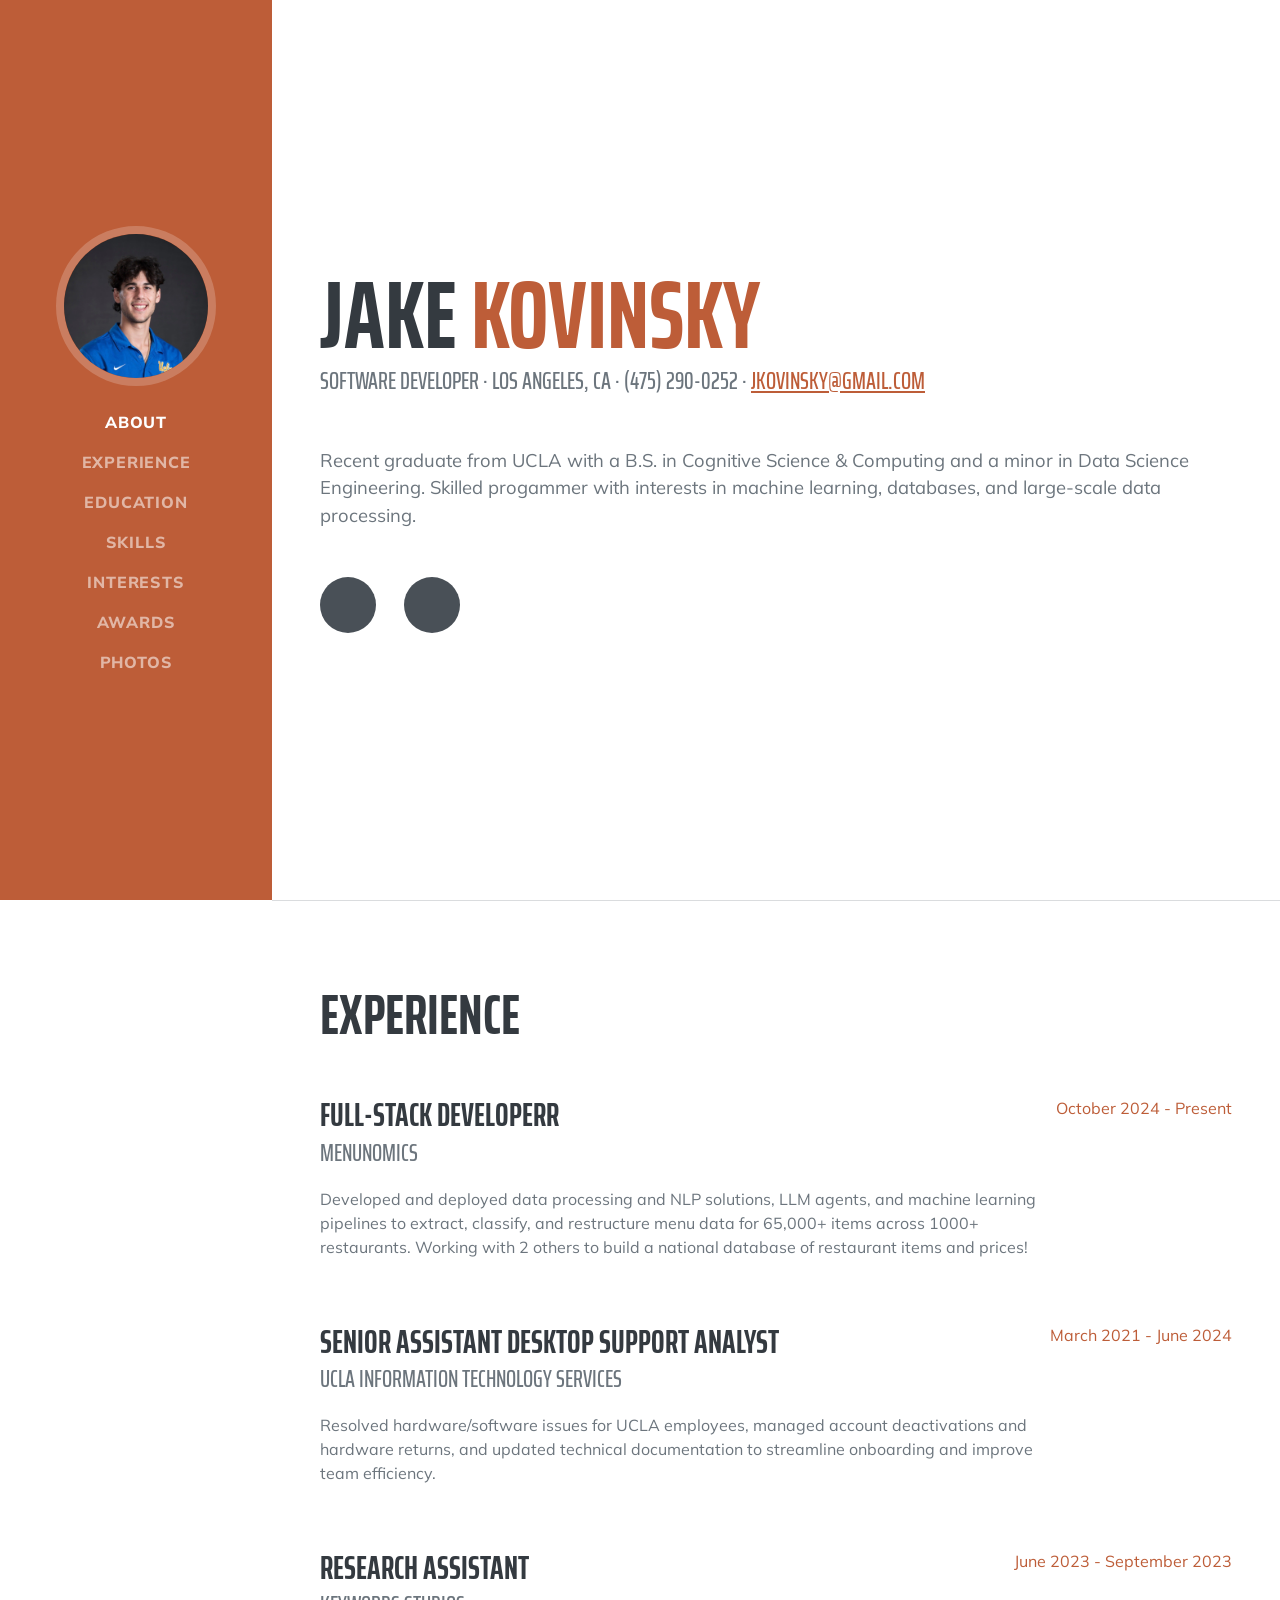
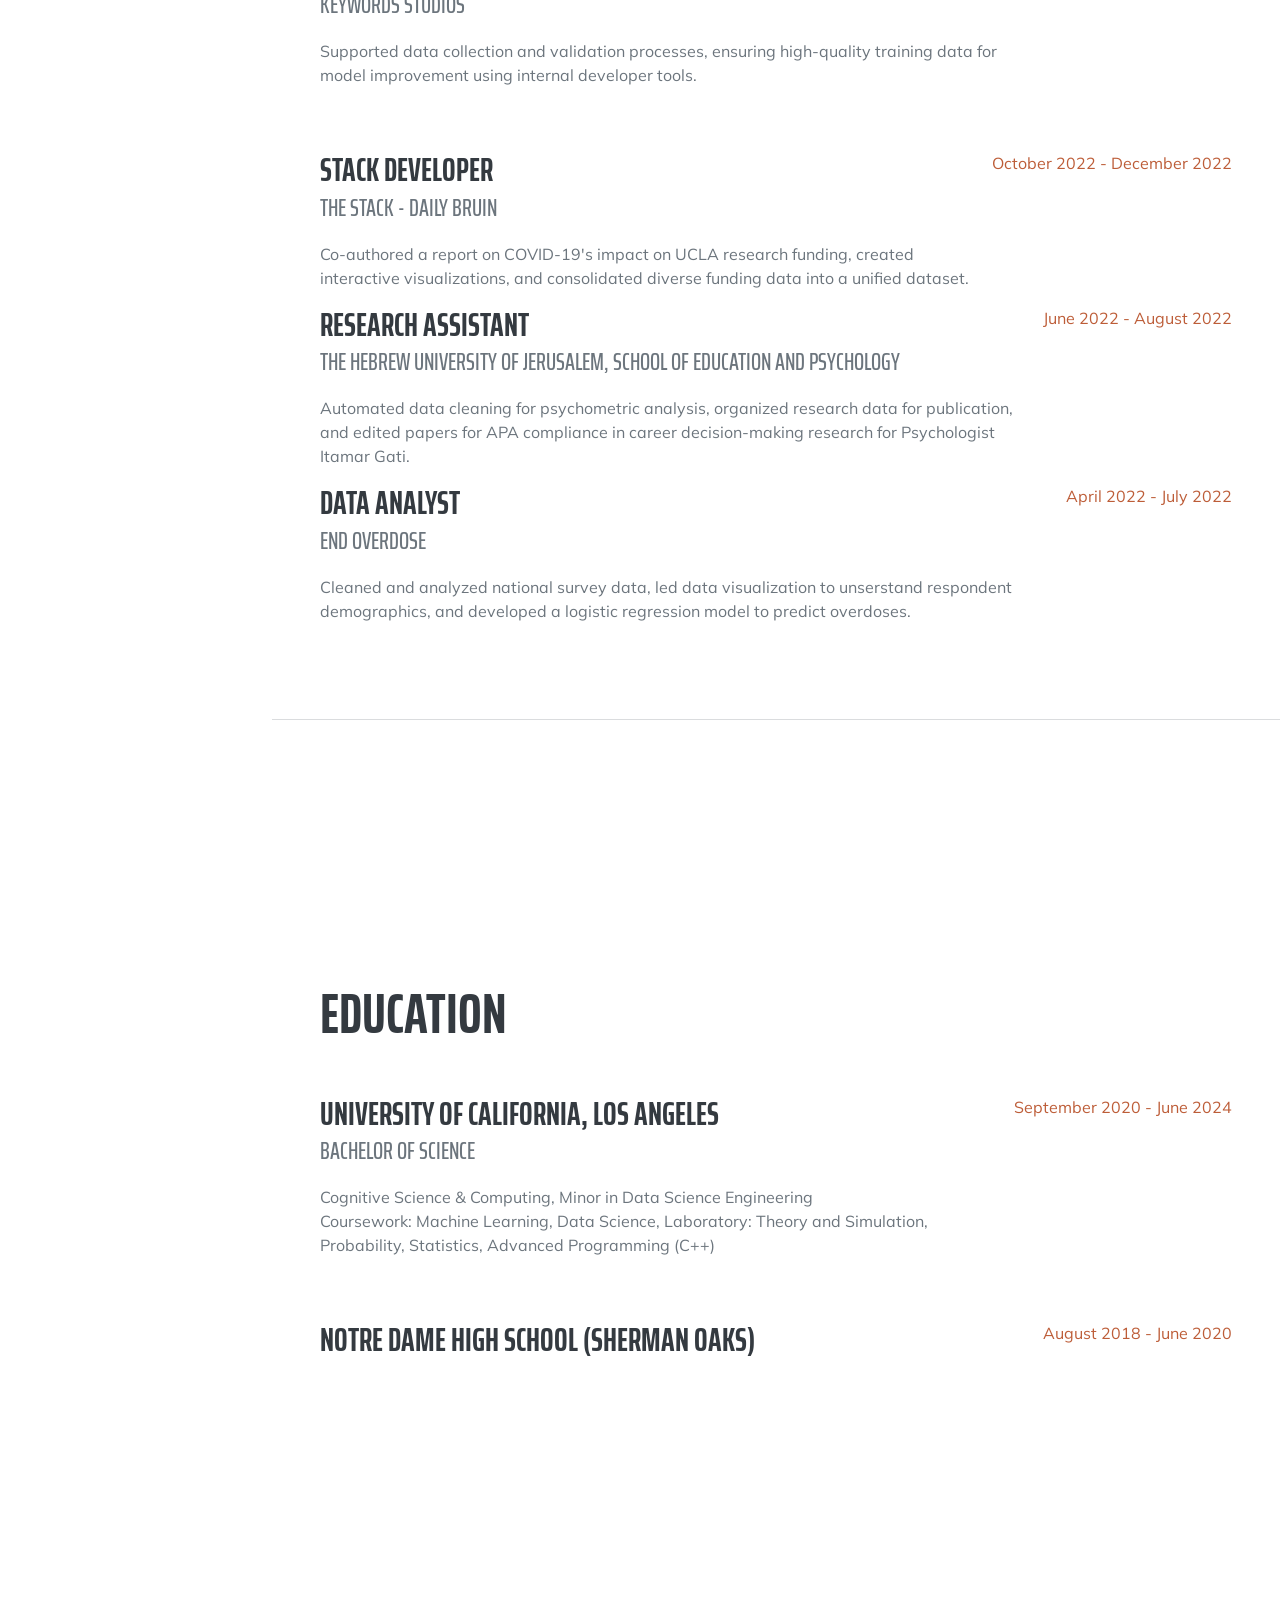
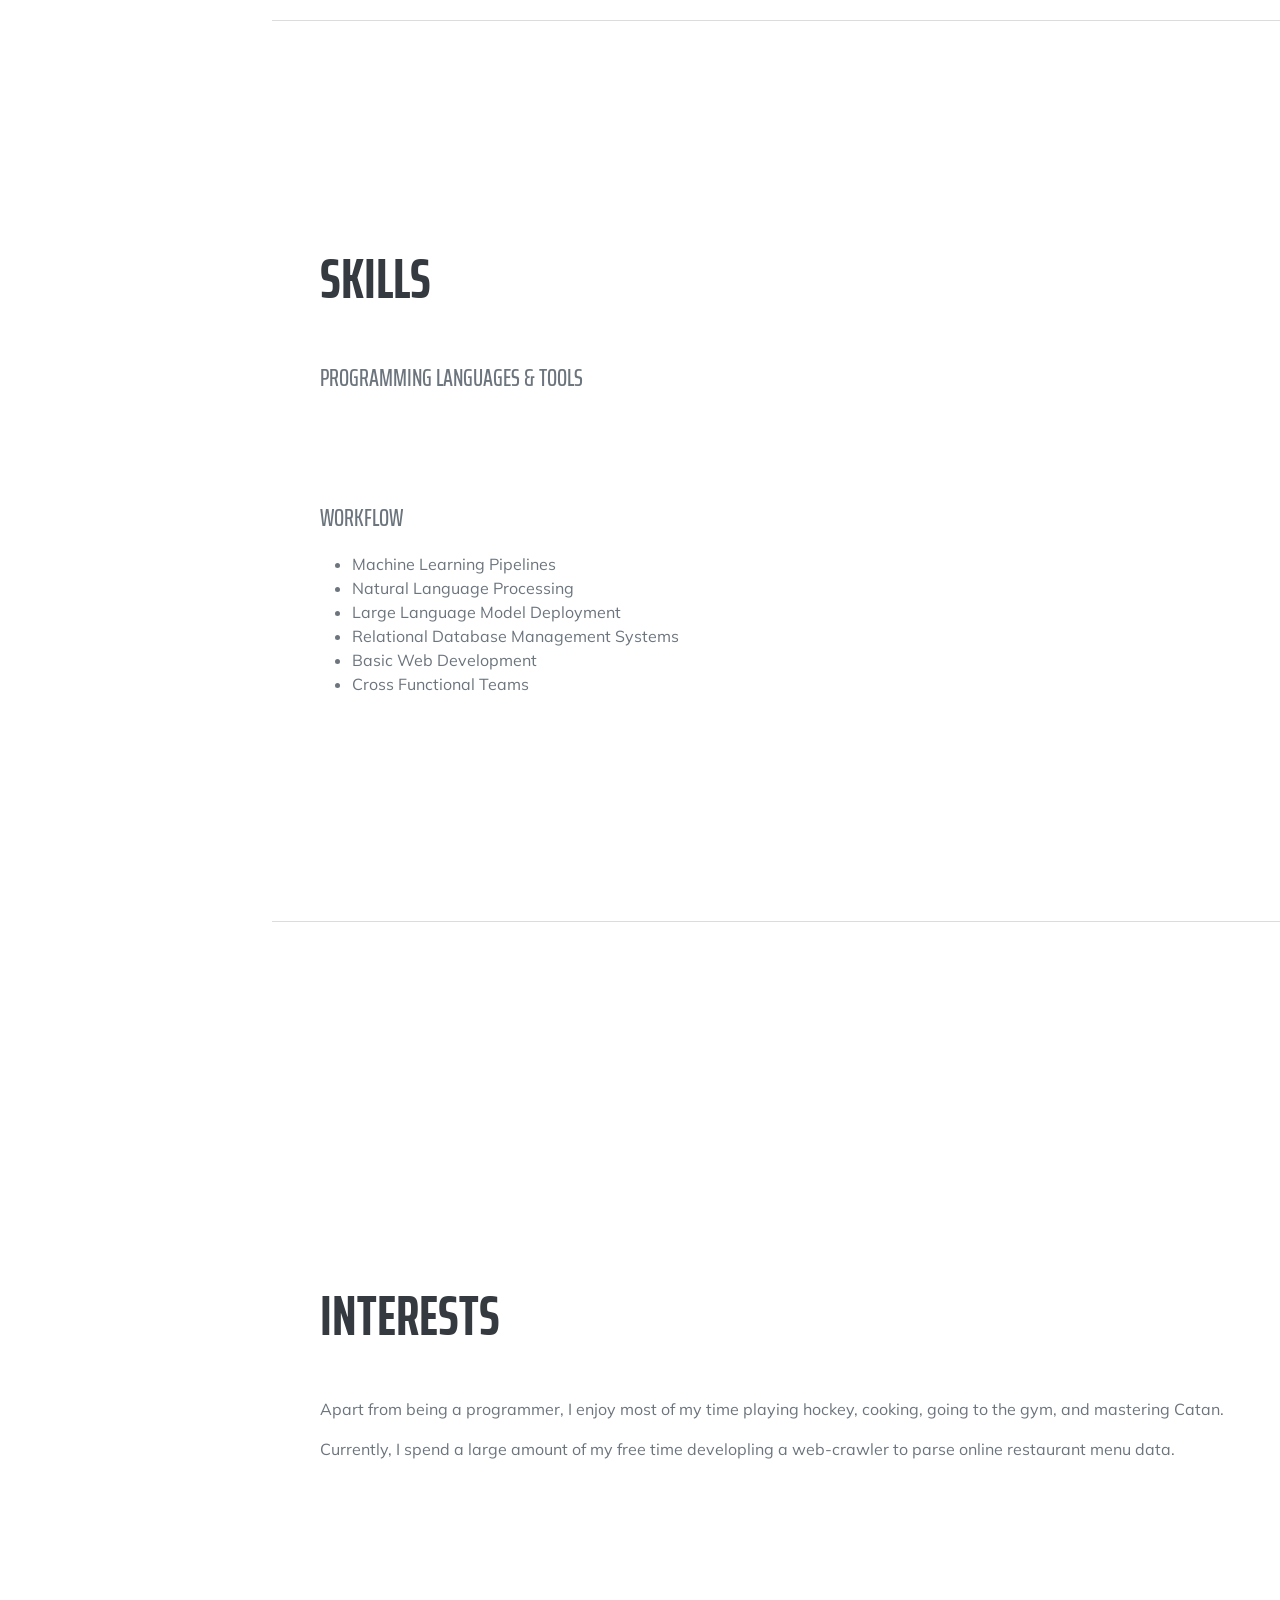
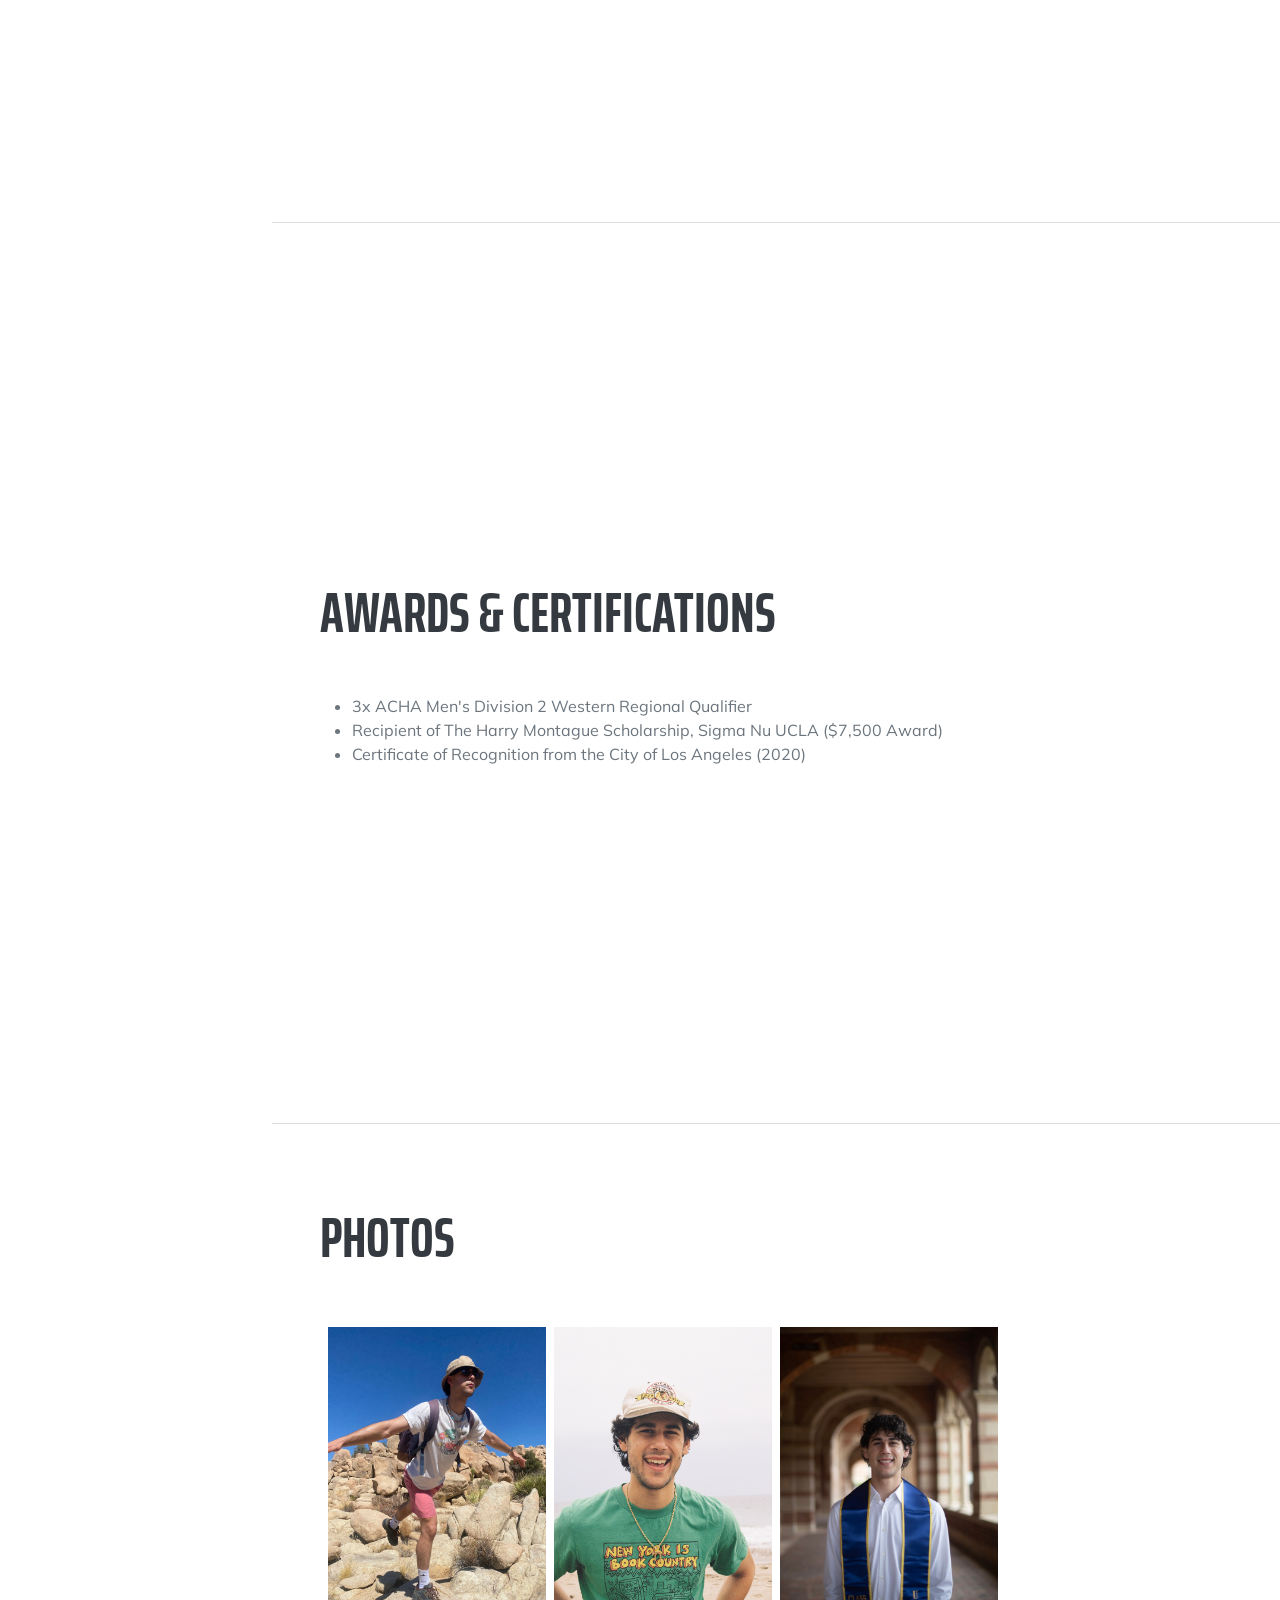
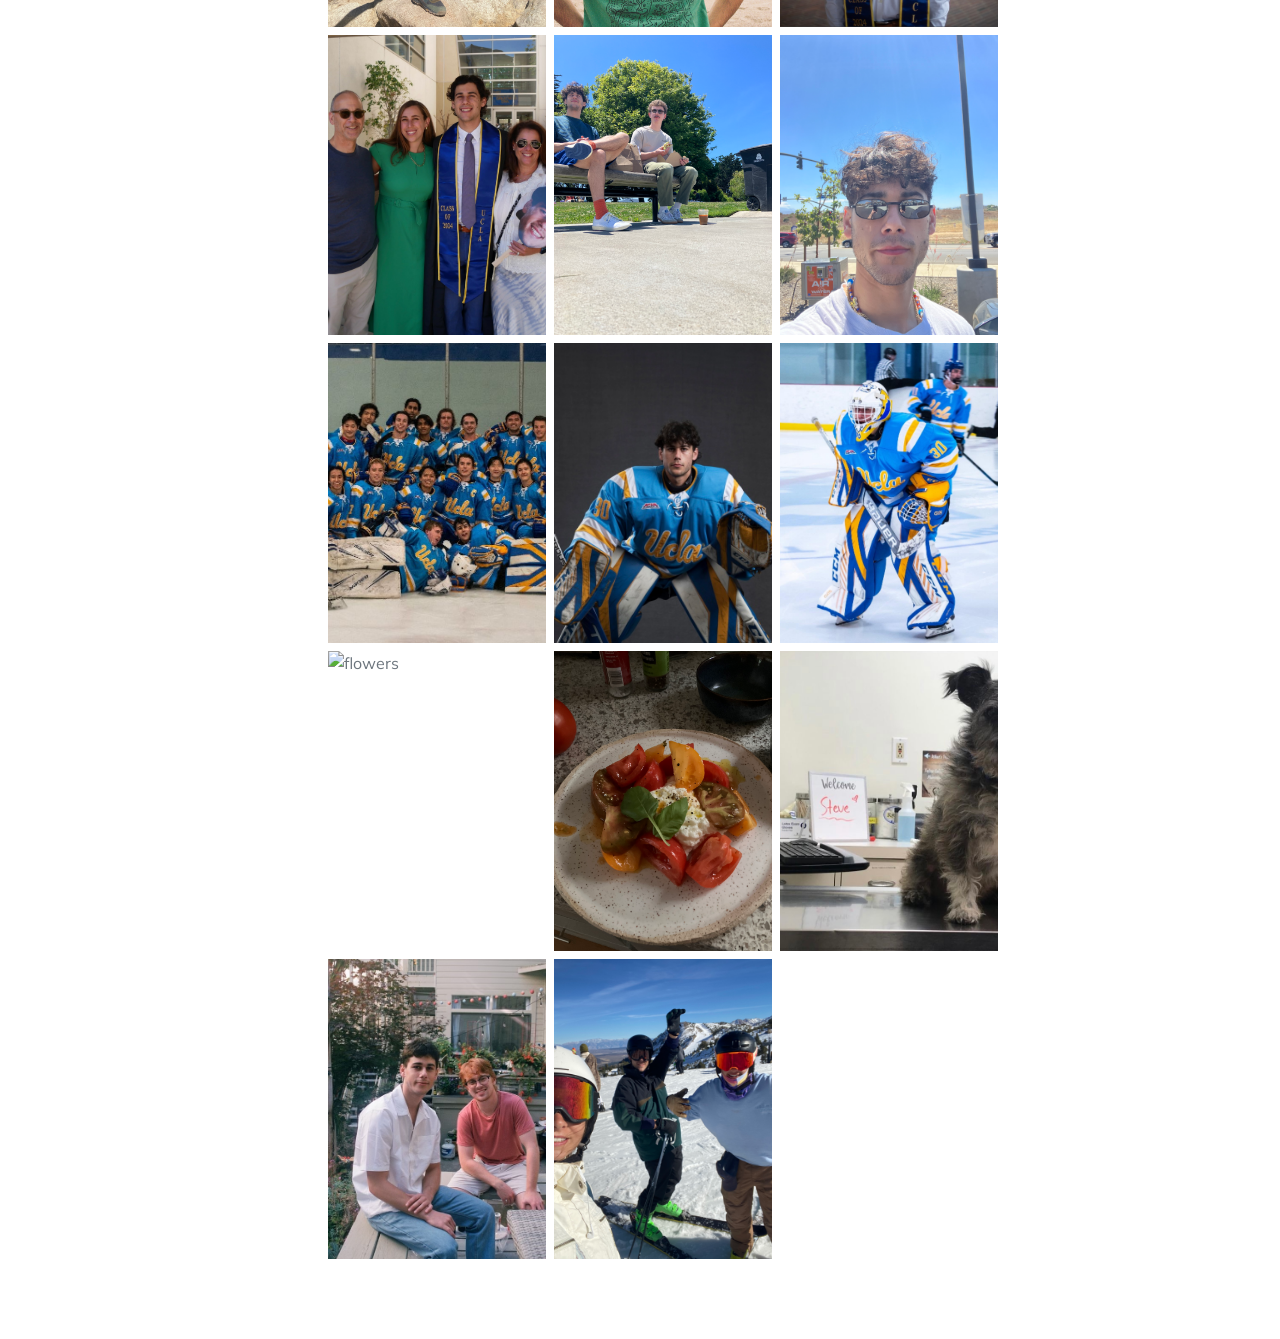
==== index.htm @ d6755eb2 "updated photos" ====
<!DOCTYPE html>
<html lang="en">
    <head>
        <meta charset="utf-8" />
        <meta name="viewport" content="width=device-width, initial-scale=1, shrink-to-fit=no" />
        <meta name="description" content="" />
        <meta name="author" content="" />
        <title>Resume - Jake Kovinsky</title>
        <link rel="icon" type="image/x-icon" href="assets/img/favicon.ico" />
        <!-- Font Awesome icons (free version)-->
        <script src="https://use.fontawesome.com/releases/v6.3.0/js/all.js" crossorigin="anonymous"></script>
        <!-- Google fonts-->
        <link href="https://fonts.googleapis.com/css?family=Saira+Extra+Condensed:500,700" rel="stylesheet" type="text/css" />
        <link href="https://fonts.googleapis.com/css?family=Muli:400,400i,800,800i" rel="stylesheet" type="text/css" />
        <!-- Core theme CSS (includes Bootstrap)-->
        <link href="css/styles.css" rel="stylesheet" />
    </head>
    <body id="page-top">
        <!-- Navigation-->
        <nav class="navbar navbar-expand-lg navbar-dark bg-primary fixed-top" id="sideNav">
            <a class="navbar-brand js-scroll-trigger" href="#page-top">
                <span class="d-block d-lg-none">Jake Kovinsky</span>
                <span class="d-none d-lg-block"><img class="img-fluid img-profile rounded-circle mx-auto mb-2" src="assets/img/profile.jpg" alt="..." /></span>
            </a>
            <button class="navbar-toggler" type="button" data-bs-toggle="collapse" data-bs-target="#navbarResponsive" aria-controls="navbarResponsive" aria-expanded="false" aria-label="Toggle navigation"><span class="navbar-toggler-icon"></span></button>
            <div class="collapse navbar-collapse" id="navbarResponsive">
                <ul class="navbar-nav">
                    <li class="nav-item"><a class="nav-link js-scroll-trigger" href="#about">About</a></li>
                    <li class="nav-item"><a class="nav-link js-scroll-trigger" href="#experience">Experience</a></li>
                    <li class="nav-item"><a class="nav-link js-scroll-trigger" href="#education">Education</a></li>
                    <li class="nav-item"><a class="nav-link js-scroll-trigger" href="#skills">Skills</a></li>
                    <li class="nav-item"><a class="nav-link js-scroll-trigger" href="#interests">Interests</a></li>
                    <li class="nav-item"><a class="nav-link js-scroll-trigger" href="#awards">Awards</a></li>
                    <li class="nav-item"><a class="nav-link js-scroll-trigger" href="#photos">Photos</a></li>
                </ul>
            </div>
        </nav>
        <!-- Page Content-->
        <div class="container-fluid p-0">
            <!-- About-->
            <section class="resume-section" id="about">
                <div class="resume-section-content">
                    <h1 class="mb-0">
                        Jake
                        <span class="text-primary">Kovinsky</span>
                    </h1>
                    <div class="subheading mb-5">
                         Software Developer · Los Angeles, CA · (475) 290-0252 ·
                        <a href="mailto:jkovinsky@gmail.com">jkovinsky@gmail.com</a>
                    </div>
                    <p class="lead mb-5">Recent graduate from UCLA with a B.S. in Cognitive Science & Computing and a minor in Data Science Engineering. Skilled progammer with interests in machine learning, databases, and large-scale data processing.</p>
                    <div class="social-icons">
                        <a class="social-icon" href="https://www.linkedin.com/in/jake-kovinsky/"><i class="fab fa-linkedin-in"></i></a>
                        <a class="social-icon" href="https://github.com/jkovinsky"><i class="fab fa-github"></i></a>
                        <!--<a class="social-icon" href="#!"><i class="fab fa-twitter"></i></a> 
                        <a class="social-icon" href="#!"><i class="fab fa-facebook-f"></i></a> -->
                    </div>
                </div>
            </section>
            <hr class="m-0" />
            <!-- Experience-->
            <section class="resume-section" id="experience">
                <div class="resume-section-content">
                    <h2 class="mb-5">Experience</h2>
                    <div class="d-flex flex-column flex-md-row justify-content-between mb-5">
                        <div class="flex-grow-1">
                            <h3 class="mb-0">Full-Stack Developerr</h3>
                            <div class="subheading mb-3">menunomics</div>
                            <p>Developed and deployed data processing and NLP solutions, LLM agents, and machine learning pipelines to extract, classify, and restructure menu data for 65,000+ items across 1000+ restaurants.
                                Working with 2 others to build a national database of restaurant items and prices!
                            </p>
                        </div>
                        <div class="flex-shrink-0"><span class="text-primary">October 2024 - Present</span></div>
                    </div>
                    <div class="d-flex flex-column flex-md-row justify-content-between mb-5">
                        <div class="flex-grow-1">
                            <h3 class="mb-0">Senior Assistant Desktop Support Analyst</h3>
                            <div class="subheading mb-3">UCLA Information Technology Services</div>
                            <p>Resolved hardware/software issues for UCLA employees, managed account deactivations and hardware returns, and updated technical documentation to streamline onboarding and improve team efficiency.</p>
                        </div>
                        <div class="flex-shrink-0"><span class="text-primary">March 2021 - June 2024</span></div>
                    </div>
                    <div class="d-flex flex-column flex-md-row justify-content-between mb-5">
                        <div class="flex-grow-1">
                            <h3 class="mb-0">Research Assistant</h3>
                            <div class="subheading mb-3">Keywords Studios</div>
                            <p>Supported data collection and validation processes, ensuring high-quality training data for model improvement using internal developer tools.</p>
                        </div>
                        <div class="flex-shrink-0"><span class="text-primary">June 2023 - September 2023</span></div>
                    </div>
                    <div class="d-flex flex-column flex-md-row justify-content-between">
                        <div class="flex-grow-1">
                            <h3 class="mb-0">Stack Developer</h3>
                            <div class="subheading mb-3">The Stack - Daily Bruin</div>
                            <p>Co-authored a report on COVID-19's impact on UCLA research funding, created interactive visualizations, and consolidated diverse funding data into a unified dataset.</p>
                        </div>
                        <div class="flex-shrink-0"><span class="text-primary">October 2022 - December 2022</span></div>
                    </div>
                    <div class="d-flex flex-column flex-md-row justify-content-between">
                        <div class="flex-grow-1">
                            <h3 class="mb-0">Research Assistant</h3>
                            <div class="subheading mb-3">The Hebrew University of Jerusalem, School of Education and Psychology</div>
                            <p>Automated data cleaning for psychometric analysis, organized research data for publication, and edited papers for APA compliance in career decision-making research for Psychologist Itamar Gati.</p>
                        </div>
                        <div class="flex-shrink-0"><span class="text-primary">June 2022 - August 2022</span></div>
                    </div>
                    <div class="d-flex flex-column flex-md-row justify-content-between">
                        <div class="flex-grow-1">
                            <h3 class="mb-0">Data Analyst</h3>
                            <div class="subheading mb-3">End Overdose</div>
                            <p>Cleaned and analyzed national survey data, led data visualization to unserstand respondent demographics, and developed a logistic regression model to predict overdoses.</p>
                        </div>
                        <div class="flex-shrink-0"><span class="text-primary">April 2022 - July 2022</span></div>
                    </div>
                </div>
            </section>
            <hr class="m-0" />
            <!-- Education-->
            <section class="resume-section" id="education">
                <div class="resume-section-content">
                    <h2 class="mb-5">Education</h2>
                    <div class="d-flex flex-column flex-md-row justify-content-between mb-5">
                        <div class="flex-grow-1">
                            <h3 class="mb-0">University of California, Los Angeles</h3>
                            <div class="subheading mb-3">Bachelor of Science</div>
                            <div>Cognitive Science & Computing, Minor in Data Science Engineering</div>
                            <p>Coursework: Machine Learning, Data Science, Laboratory: Theory and Simulation, Probability, Statistics, Advanced Programming (C++)</p>
                        </div>
                        <div class="flex-shrink-0"><span class="text-primary">September 2020 - June 2024</span></div>
                    </div>
                    <div class="d-flex flex-column flex-md-row justify-content-between">
                        <div class="flex-grow-1">
                            <h3 class="mb-0">Notre Dame High School (Sherman Oaks)</h3>
                        </div>
                        <div class="flex-shrink-0"><span class="text-primary">August 2018 - June 2020</span></div>
                    </div>
                </div>
            </section>
            <hr class="m-0" />
            <!-- Skills-->
            <section class="resume-section" id="skills">
                <div class="resume-section-content">
                    <h2 class="mb-5">Skills</h2>
                    <div class="subheading mb-3">Programming Languages & Tools</div>
                    <ul class="list-inline dev-icons">
                        <li class="list-inline-item"><i class="fab fa-python"></i></li>
                        <li class="list-inline-item"><i class="fab fa-git"></i></li>
                        <li class="list-inline-item"><i class="fab fa-html5"></i></li>
                        <li class="list-inline-item"><i class="fab fa-js"></i></li>
                        <li class="list-inline-item"><i class="fab fa-php"></i></li>
                        <li class="list-inline-item"><i class="fa-solid fa-database"></i></i></li>
                    </ul>
                    <div class="subheading mb-3">Workflow</div>
                    <ul class="fa-ul mb-0">
                        <li>
                            <span class="fa-li"><i class="fas fa-check"></i></span>
                            Machine Learning Pipelines
                        </li>
                        <li>
                            <span class="fa-li"><i class="fas fa-check"></i></span>
                            Natural Language Processing
                        </li>
                        <li>
                            <span class="fa-li"><i class="fas fa-check"></i></span>
                            Large Language Model Deployment
                        </li>
                        <li>
                            <span class="fa-li"><i class="fas fa-check"></i></span>
                            Relational Database Management Systems
                        </li>
                        <li>
                            <span class="fa-li"><i class="fas fa-check"></i></span>
                            Basic Web Development
                        </li>
                        <li>
                            <span class="fa-li"><i class="fas fa-check"></i></span>
                            Cross Functional Teams
                        </li>
                    </ul>
                </div>
            </section>
            <hr class="m-0" />
            <!-- Interests-->
            <section class="resume-section" id="interests">
                <div class="resume-section-content">
                    <h2 class="mb-5">Interests</h2>
                    <p>Apart from being a programmer, I enjoy most of my time playing hockey, cooking, going to the gym, and mastering Catan.</p>
                    <p class="mb-0">Currently, I spend a large amount of my free time developling a web-crawler to parse online restaurant menu data.</p>
                </div>
            </section>
            <hr class="m-0" />
            <!-- Awards-->
            <section class="resume-section" id="awards">
                <div class="resume-section-content">
                    <h2 class="mb-5">Awards & Certifications</h2>
                    <ul class="fa-ul mb-0">
                        <li>
                            <span class="fa-li"><i class="fas fa-trophy text-warning"></i></span>
                            3x ACHA Men's Division 2 Western Regional Qualifier
                        </li>
                        <li>
                            <span class="fa-li"><i class="fas fa-trophy text-warning"></i></span>
                            Recipient of The Harry Montague Scholarship, Sigma Nu UCLA ($7,500 Award)
                        </li>
                        <li>
                            <span class="fa-li"><i class="fas fa-trophy text-warning"></i></span>
                            Certificate of Recognition from the City of Los Angeles (2020)
                        </li>
                    </ul>
                </div>
            </section>

            <hr class="m-0" />
            <!-- Photos-->
            <section class="resume-section" id="photos">
                <div class="resume-section-content">
                    <h2 class="mb-5">Photos</h2>
                    <div class="row-tile">
                        <div class="column-tile">
                          <img src="assets/img/adventure.jpg" alt="climbing" class="img-tile">
                        </div>
                        <div class="column-tile">
                          <img src="assets/img/beach_time.jpg" alt="beach" class="img-tile">
                        </div>
                        <div class="column-tile">
                          <img src="assets/img/grad1.jpg" alt="graduation" class="img-tile">
                        </div>
                    </div>
                    <div class="row-tile">
                        <div class="column-tile">
                          <img src="assets/img/family.jpeg" alt="family" class="img-tile"> 
                        </div>
                        <div class="column-tile">
                          <img src="assets/img/dexter.jpg" alt="dexter" class="img-tile">
                        </div>
                        <div class="column-tile">
                          <img src="assets/img/coolguy.jpg" alt="face" class="img-tile">
                        </div>
                    </div>
                    <div class="row-tile">
                        <div class="column-tile">
                          <img src="assets/img/team.jpg" alt="team" class="img-tile">
                        </div>
                        <div class="column-tile">
                          <img src="assets/img/goalie.jpg" alt="goalie1" class="img-tile">
                        </div>
                        <div class="column-tile">
                          <img src="assets/img/goalie2.jpg" alt="goalie2" class="img-tile">
                        </div>
                    </div>
                    <div class="row-tile">
                        <div class="column-tile">
                          <img src="assets/img/flowers.jpg" alt="flowers" class="img-tile">
                        </div>
                        <div class="column-tile">
                            <img src="assets/img/tomato.jpg" alt="tomato" class="img-tile">
                        </div>
                        <div class="column-tile">
                            <img src="assets/img/steve.jpg" alt="steve" class="img-tile">
                        </div>
                    </div>
                    <div class="row-tile">
                        <div class="column-tile">
                          <img src="assets/img/frank.jpg" alt="frank" class="img-tile">
                        </div>
                        <div class="column-tile">
                            <img src="assets/img/ski.jpg" alt="tomato" class="img-tile">
                        </div>
                    </div>
                </div>
            </section>
        </div>
        <!-- Bootstrap core JS-->
        <script src="https://cdn.jsdelivr.net/npm/bootstrap@5.2.3/dist/js/bootstrap.bundle.min.js"></script>
        <!-- Core theme JS-->
        <script src="js/scripts.js"></script>
    </body>
</html>
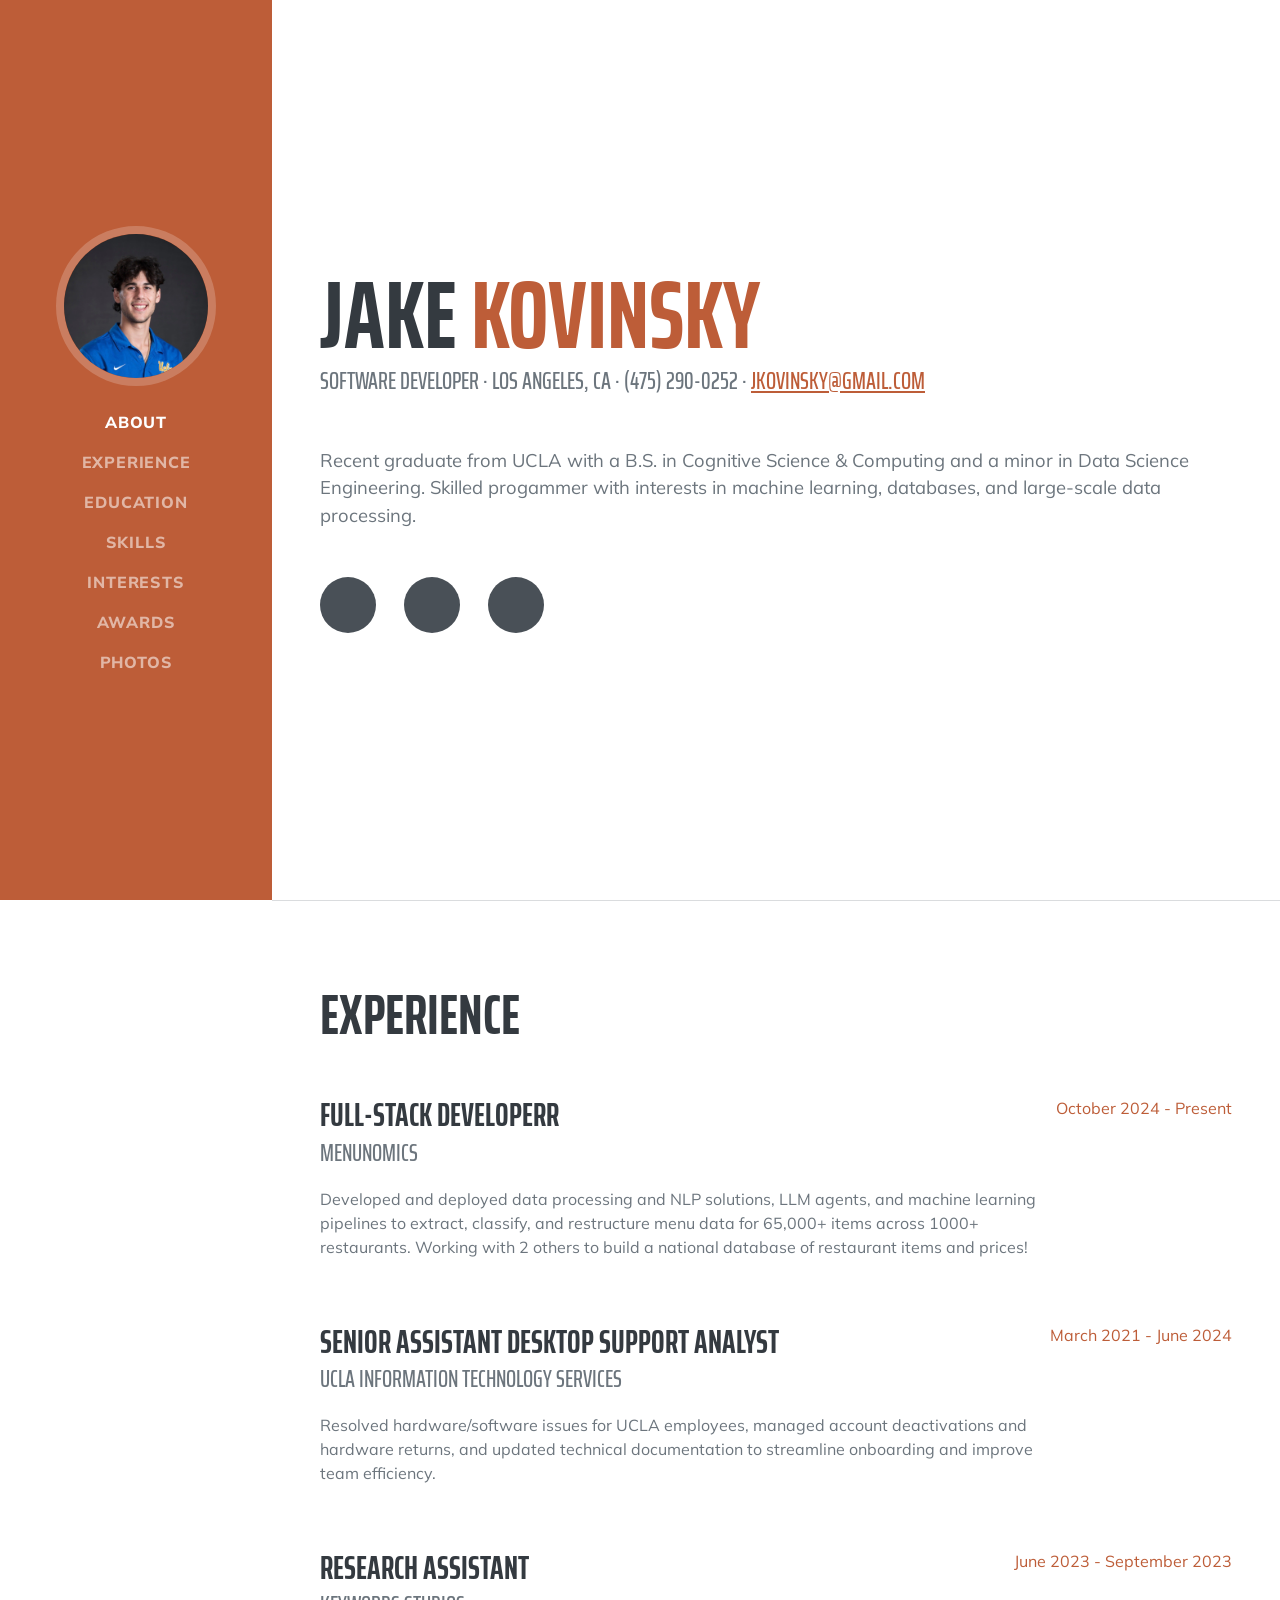
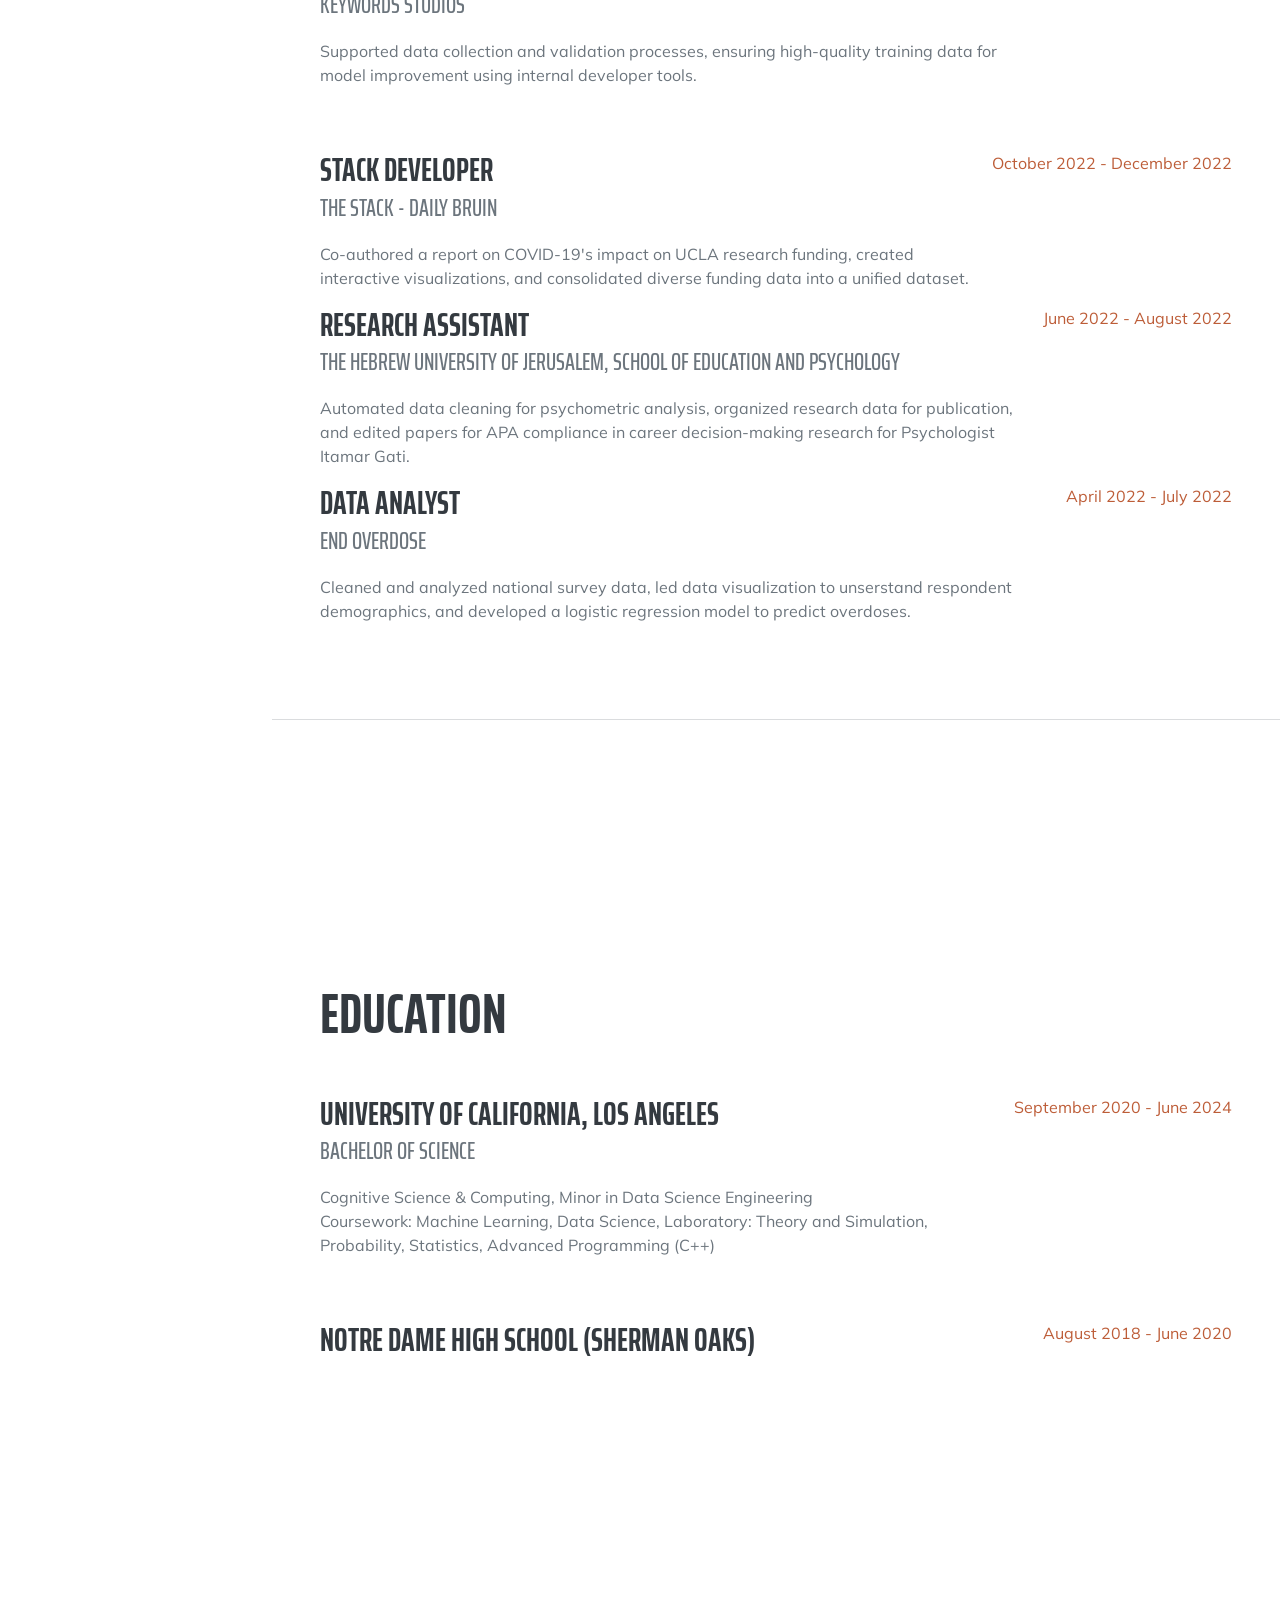
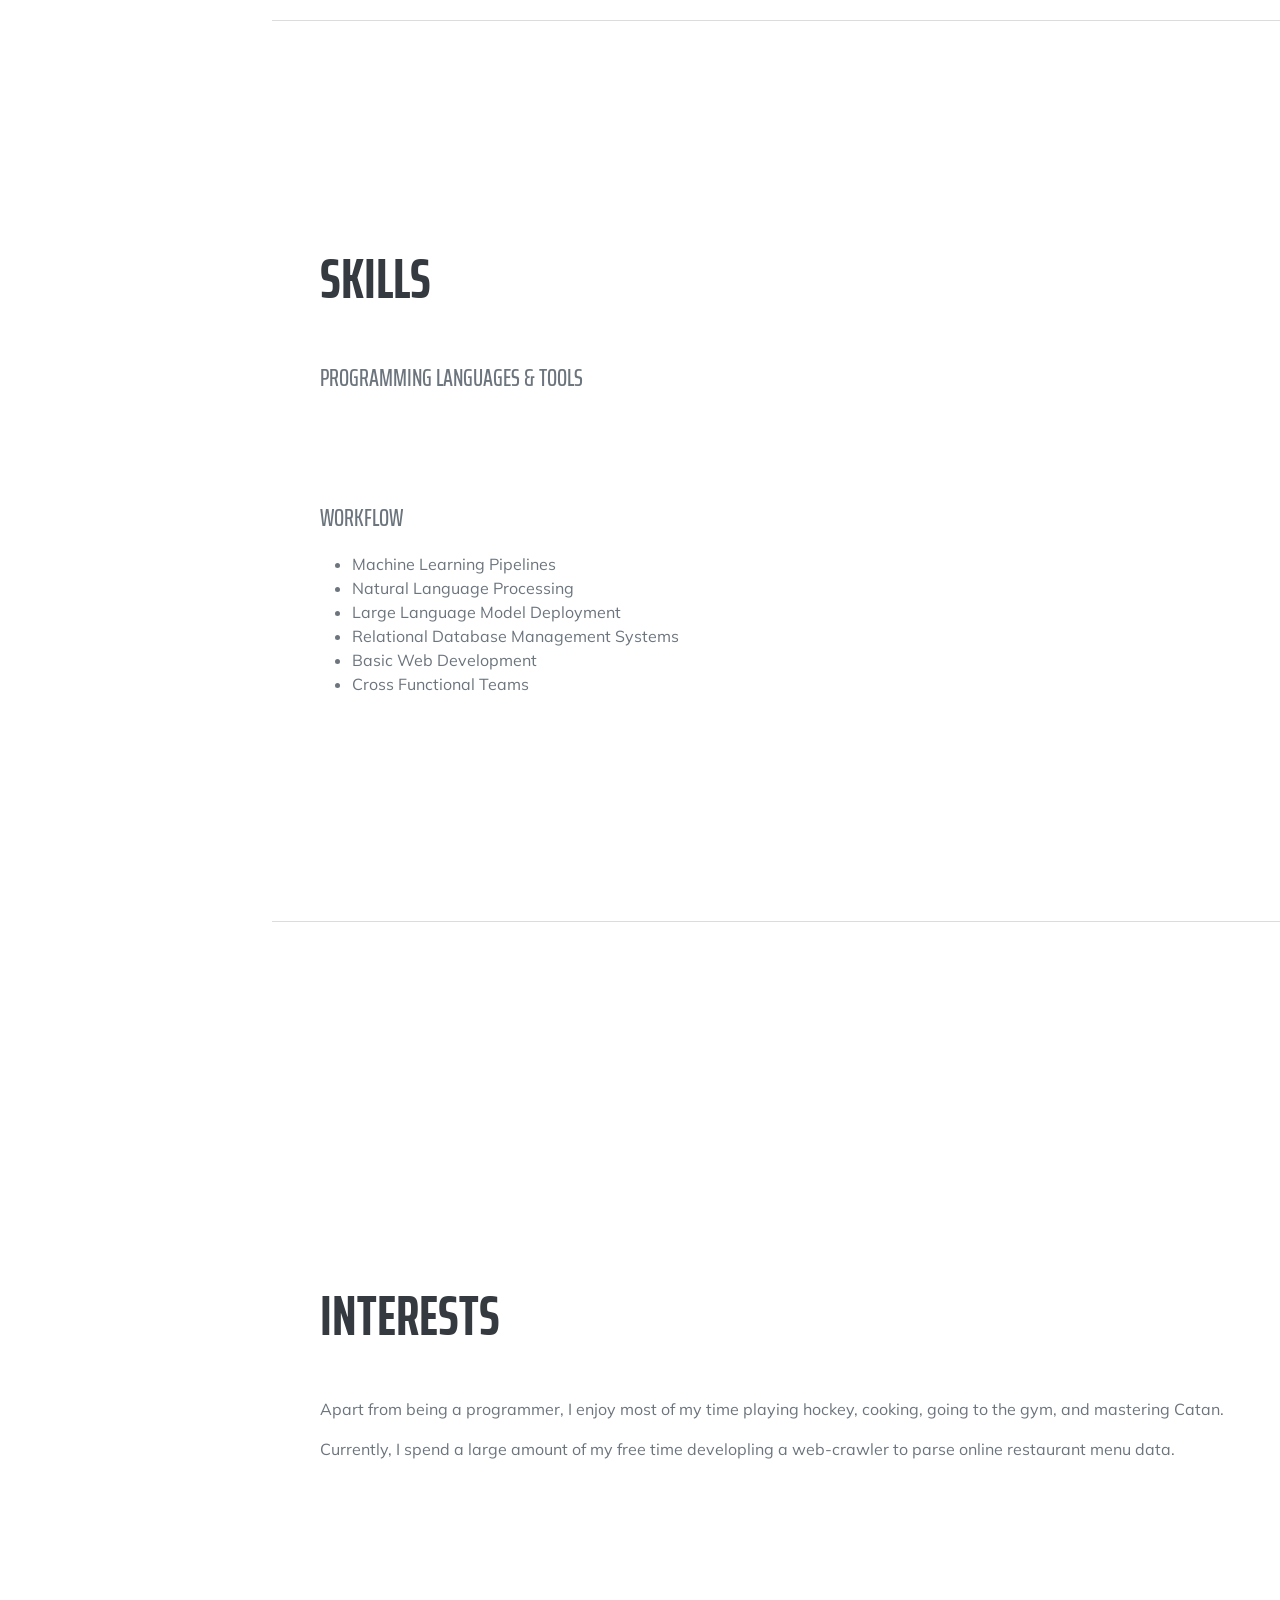
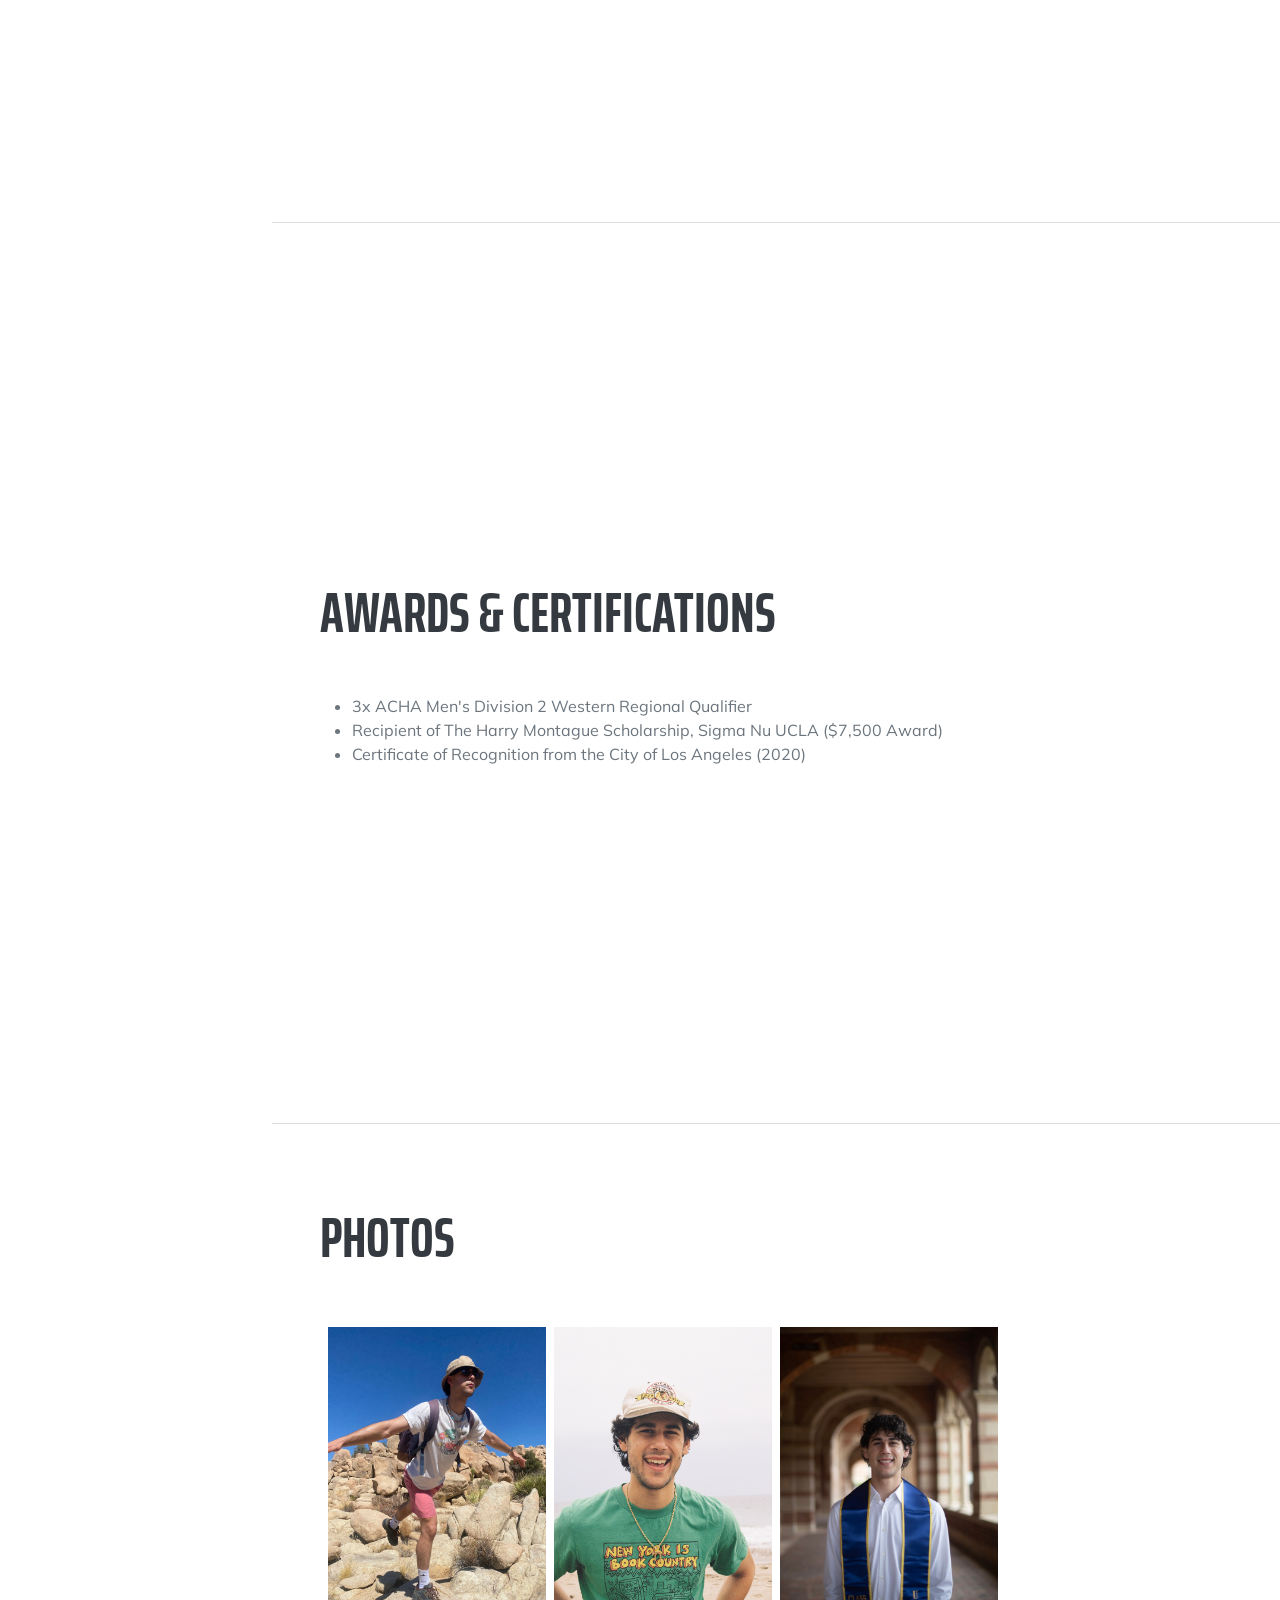
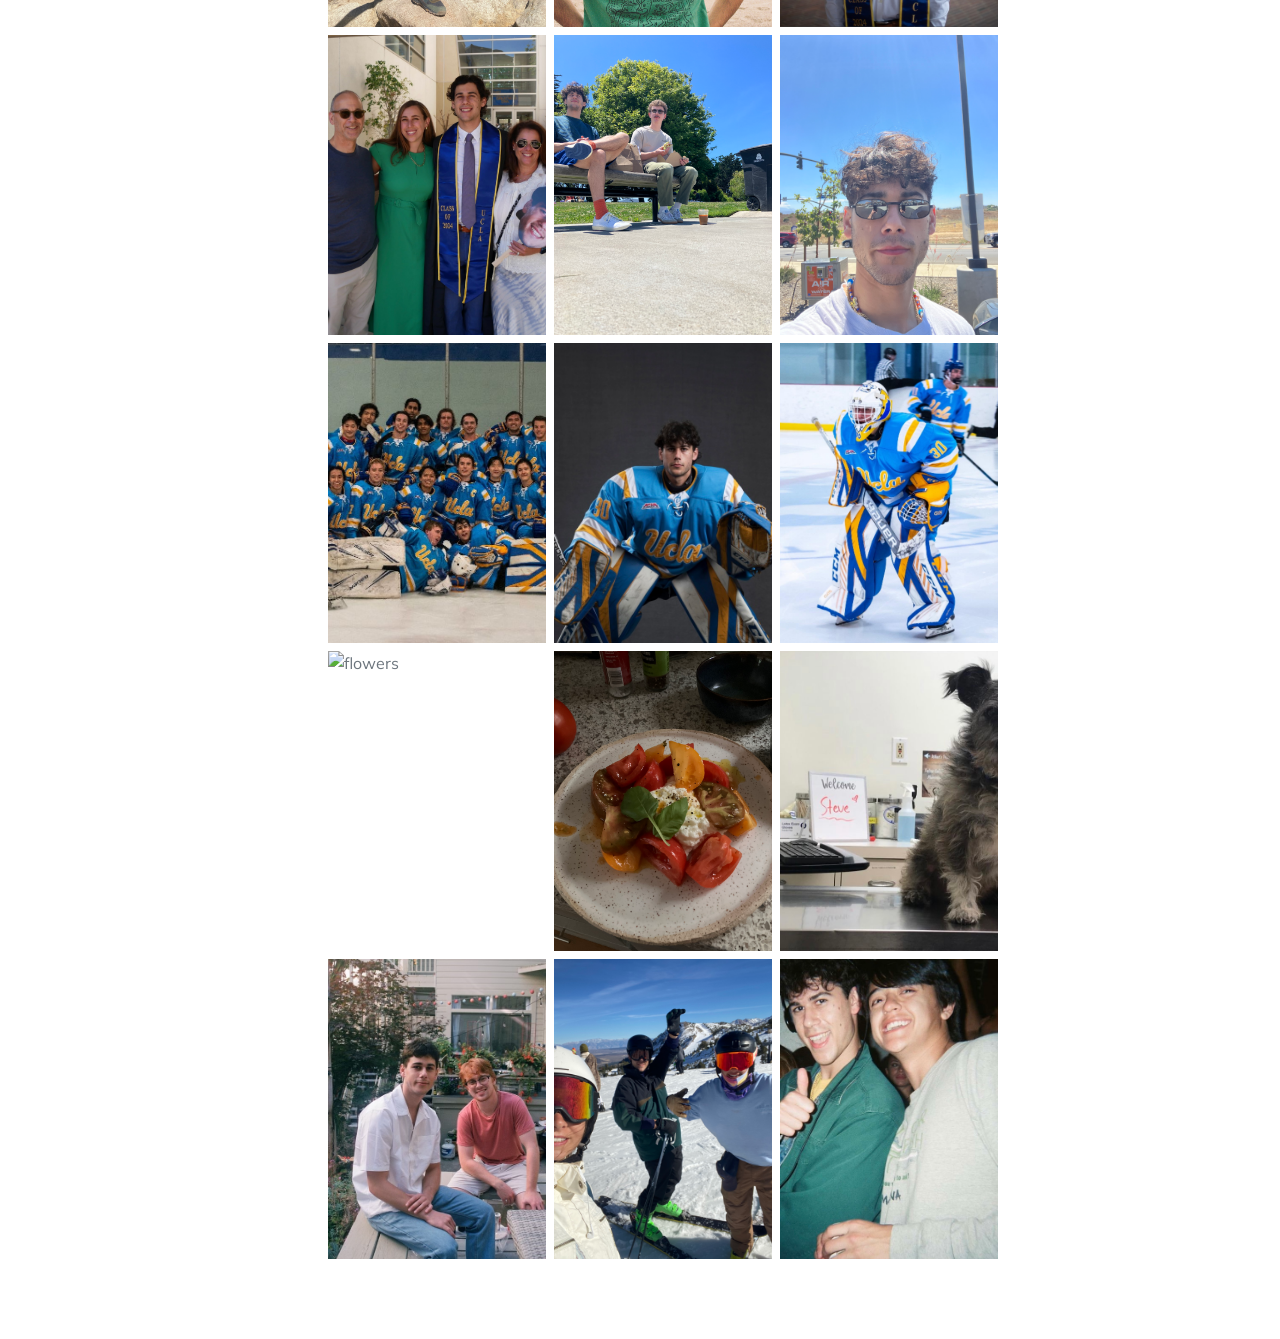
==== commit e2a236fb: "added spotify" ====
--- a/index.htm
+++ b/index.htm
@@ -52,6 +52,7 @@
                     <div class="social-icons">
                         <a class="social-icon" href="https://www.linkedin.com/in/jake-kovinsky/"><i class="fab fa-linkedin-in"></i></a>
                         <a class="social-icon" href="https://github.com/jkovinsky"><i class="fab fa-github"></i></a>
+                        <a class="social-icon" href="https://open.spotify.com/user/jkovinsky-us?si=8d09283bf09843b4"><i class="fab fa-spotify"></i></a>
                         <!--<a class="social-icon" href="#!"><i class="fab fa-twitter"></i></a> 
                         <a class="social-icon" href="#!"><i class="fab fa-facebook-f"></i></a> -->
                     </div>
@@ -266,6 +267,9 @@
                         <div class="column-tile">
                             <img src="assets/img/ski.jpg" alt="tomato" class="img-tile">
                         </div>
+                        <div class="column-tile">
+                            <img src="assets/img/josh.jpeg" alt="tomato" class="img-tile">
+                        </div>
                     </div>
                 </div>
             </section>
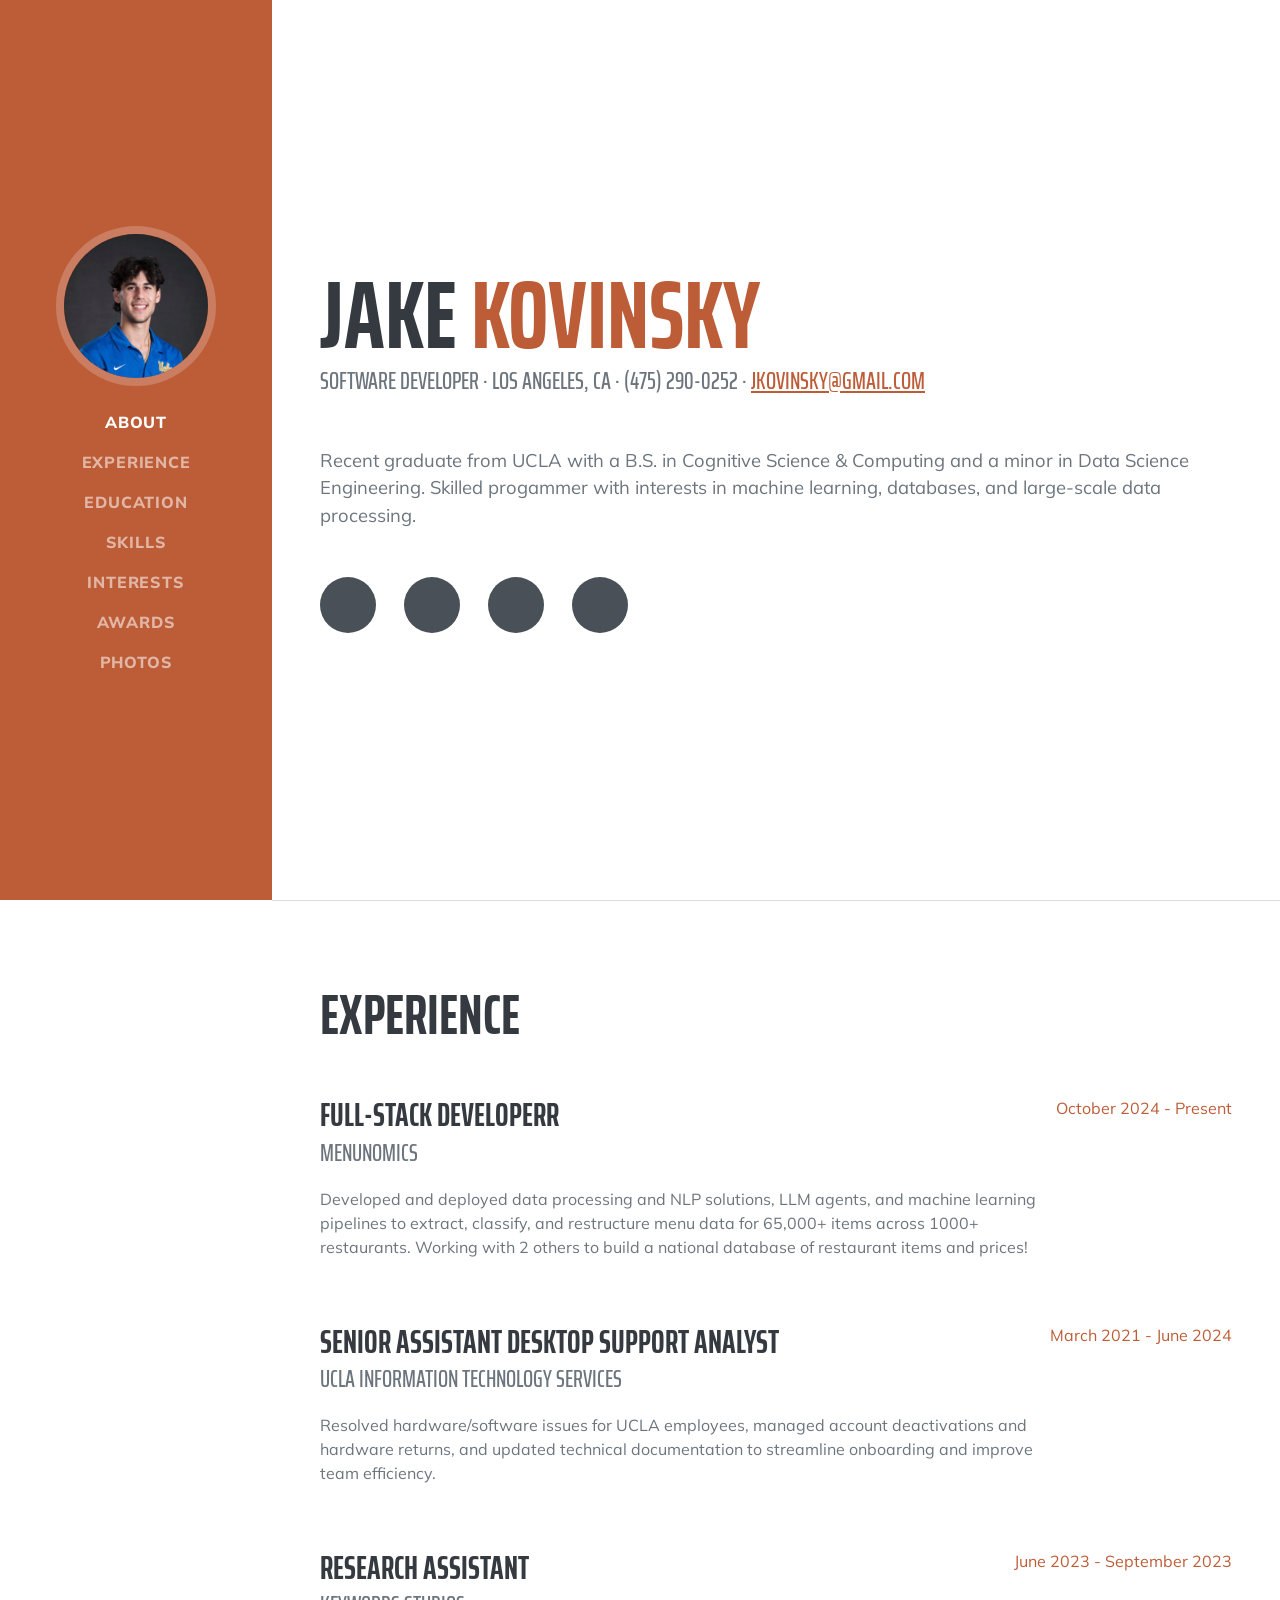
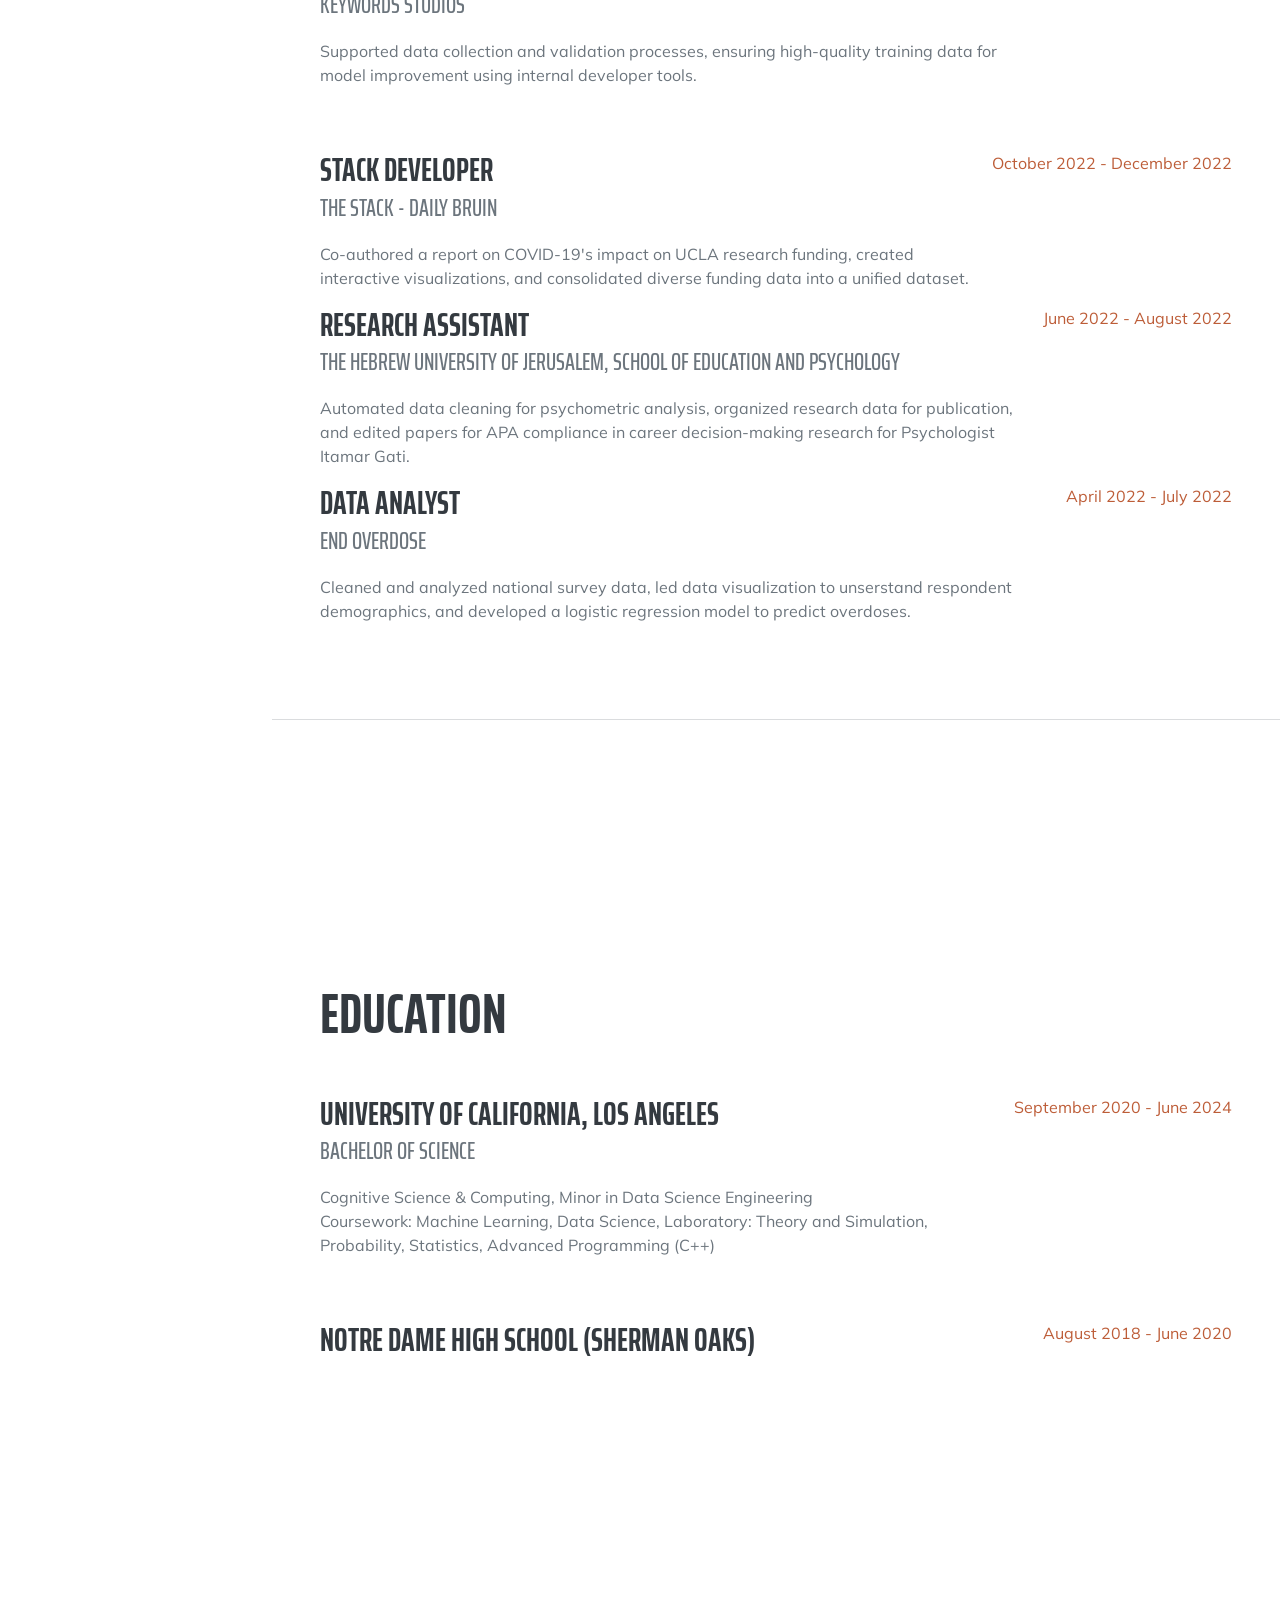
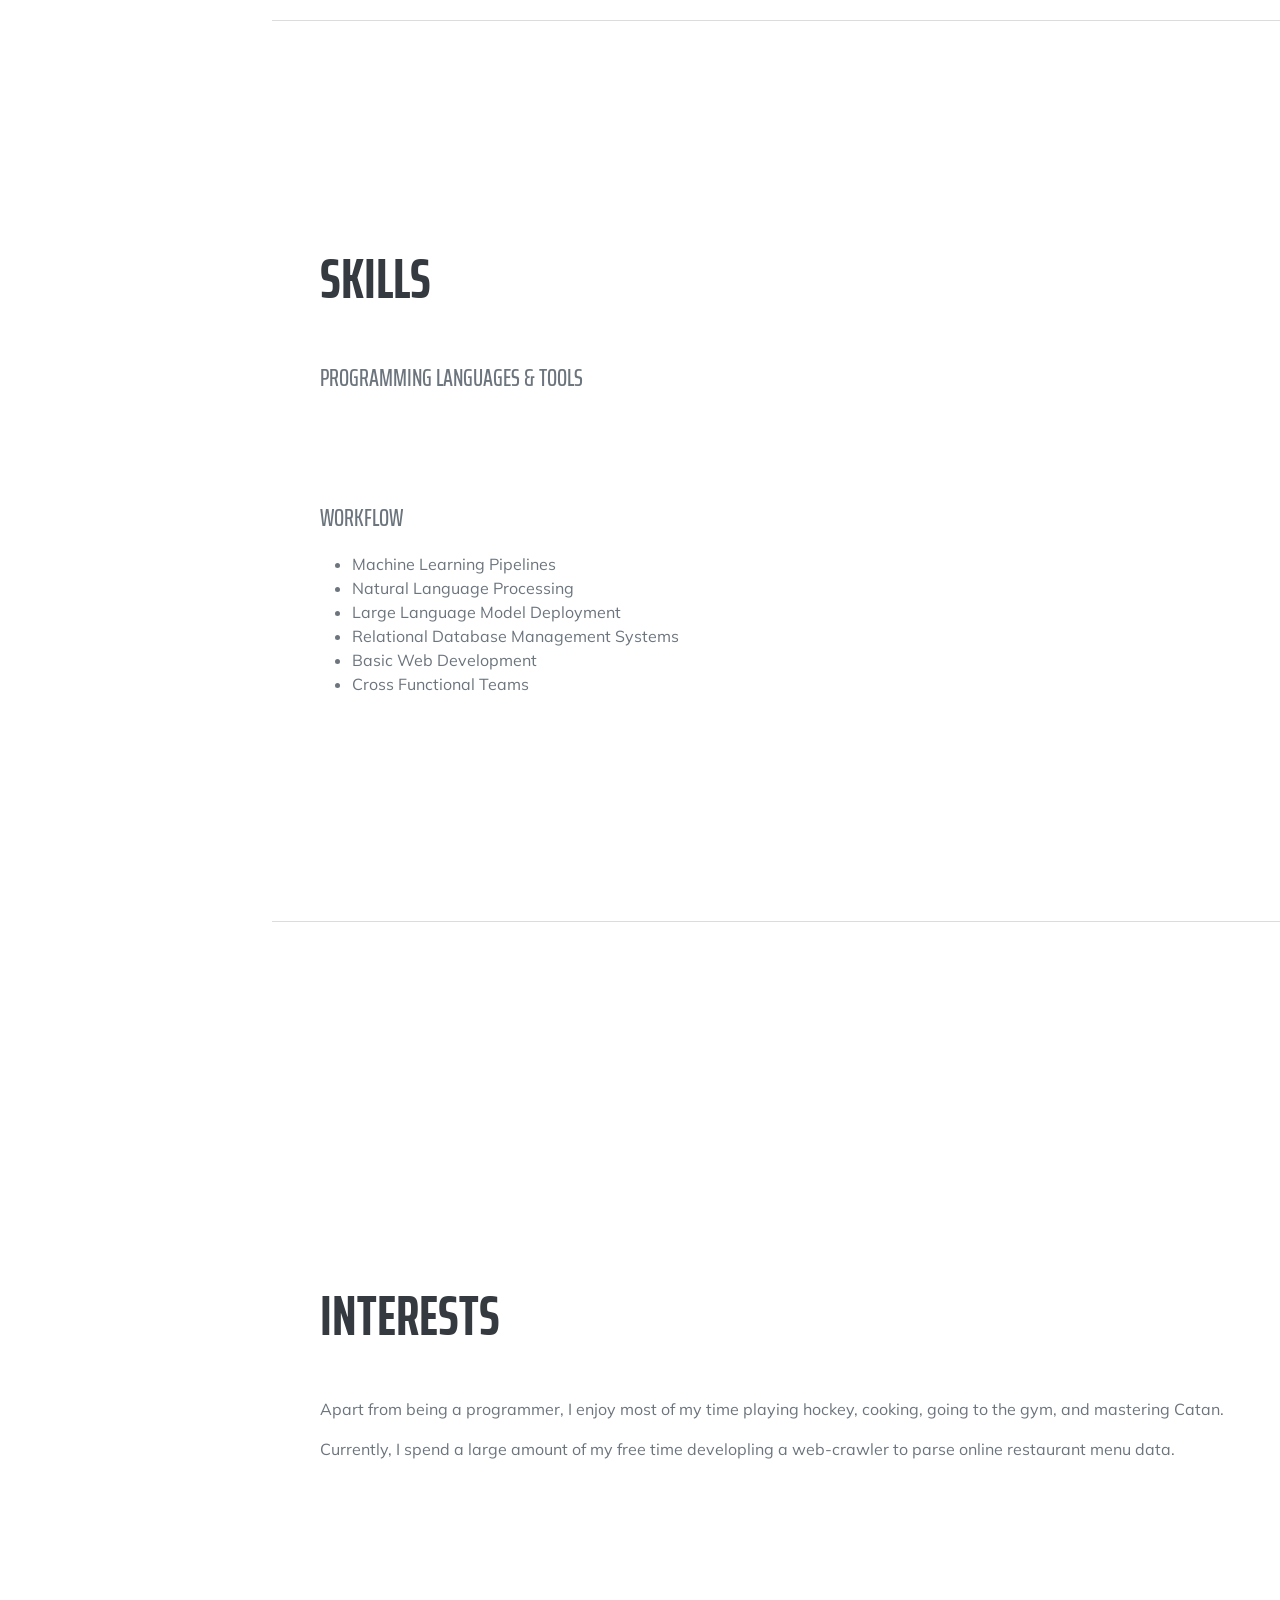
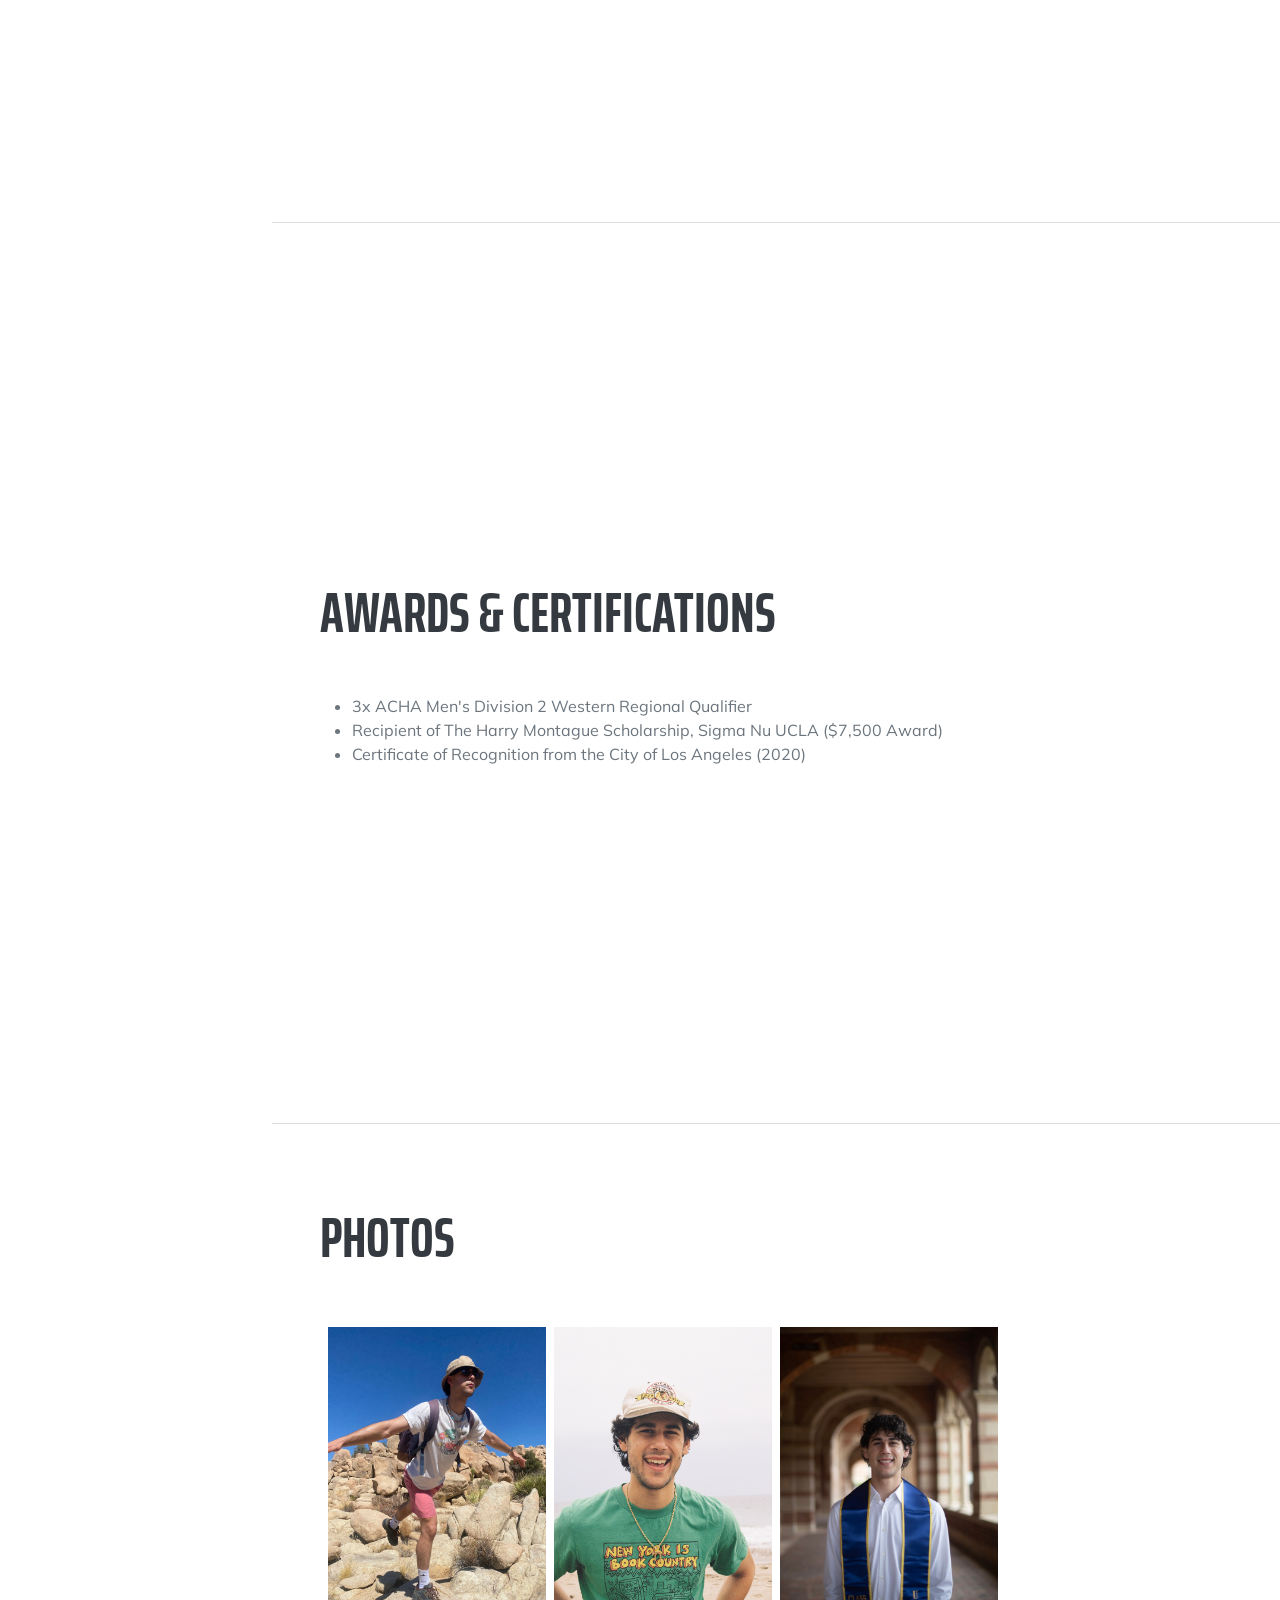
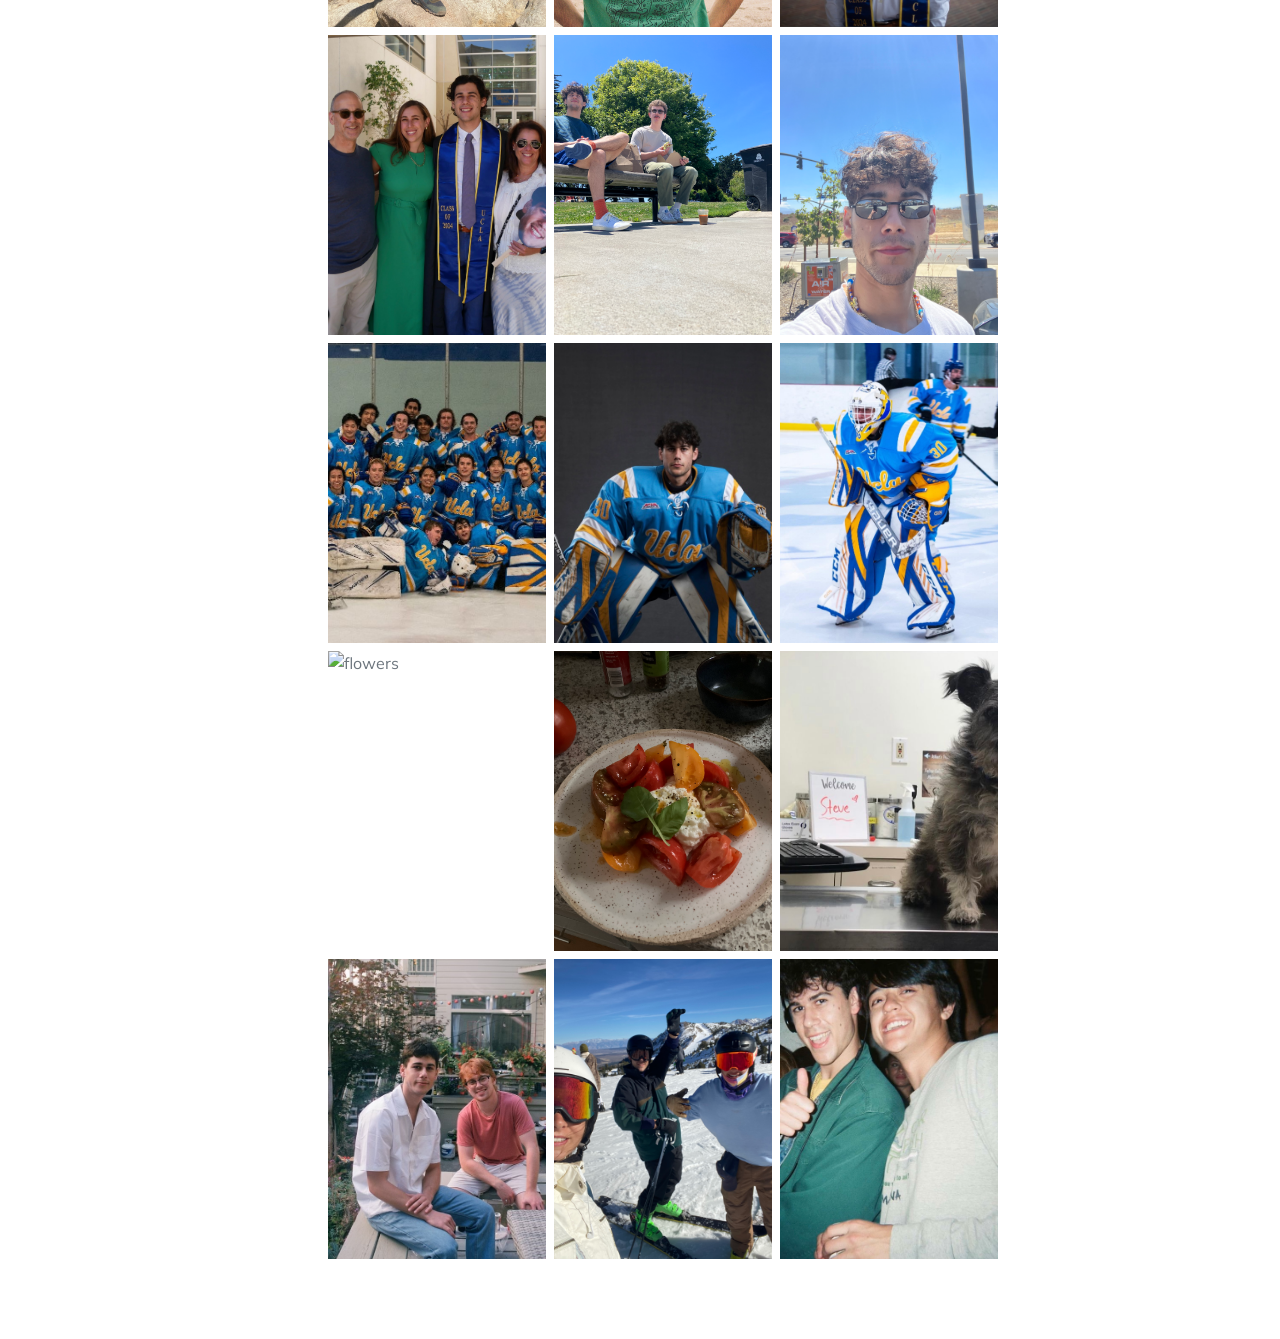
==== commit 59608bba: "added resume" ====
--- a/index.htm
+++ b/index.htm
@@ -53,6 +53,7 @@
                         <a class="social-icon" href="https://www.linkedin.com/in/jake-kovinsky/"><i class="fab fa-linkedin-in"></i></a>
                         <a class="social-icon" href="https://github.com/jkovinsky"><i class="fab fa-github"></i></a>
                         <a class="social-icon" href="https://open.spotify.com/user/jkovinsky-us?si=8d09283bf09843b4"><i class="fab fa-spotify"></i></a>
+                        <a class="social-icon" href="files/Jake-Kovinsky_Resume.pdf" download><i class="fa fa-file"></i></a>
                         <!--<a class="social-icon" href="#!"><i class="fab fa-twitter"></i></a> 
                         <a class="social-icon" href="#!"><i class="fab fa-facebook-f"></i></a> -->
                     </div>
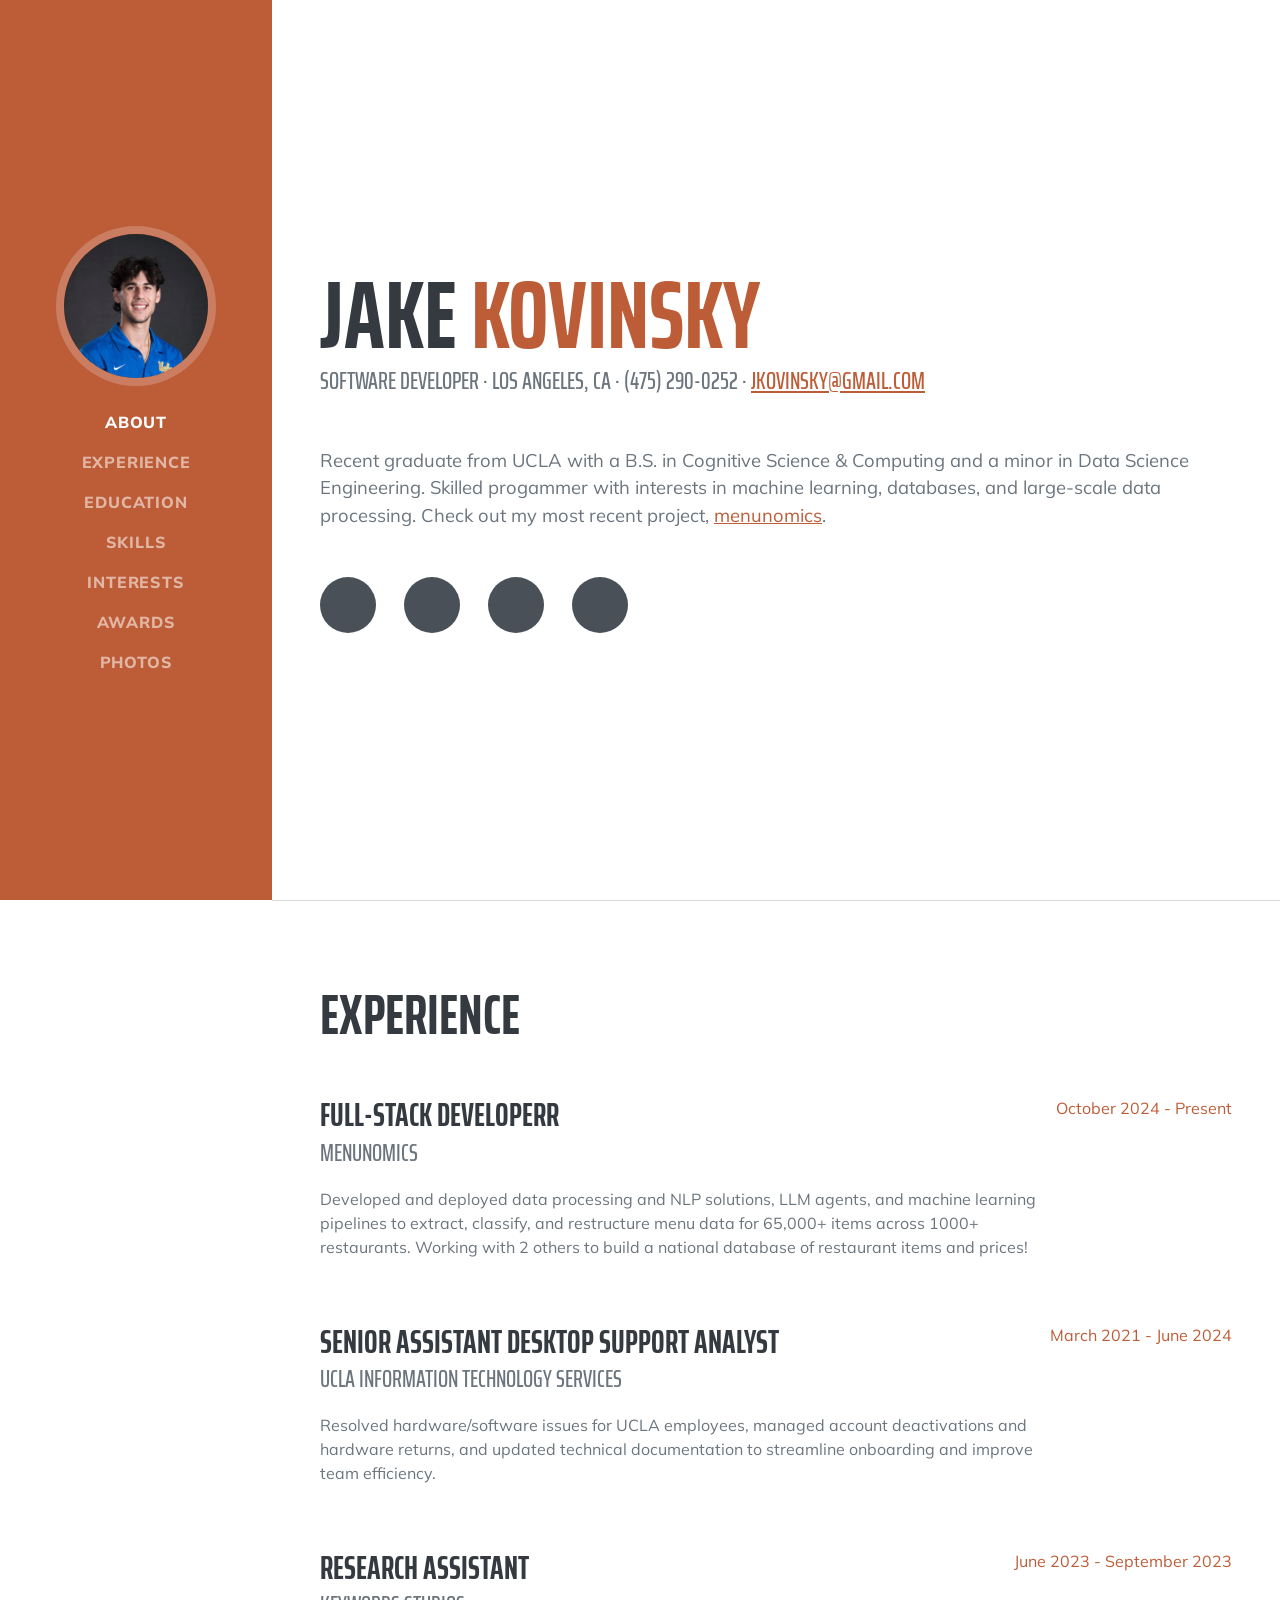
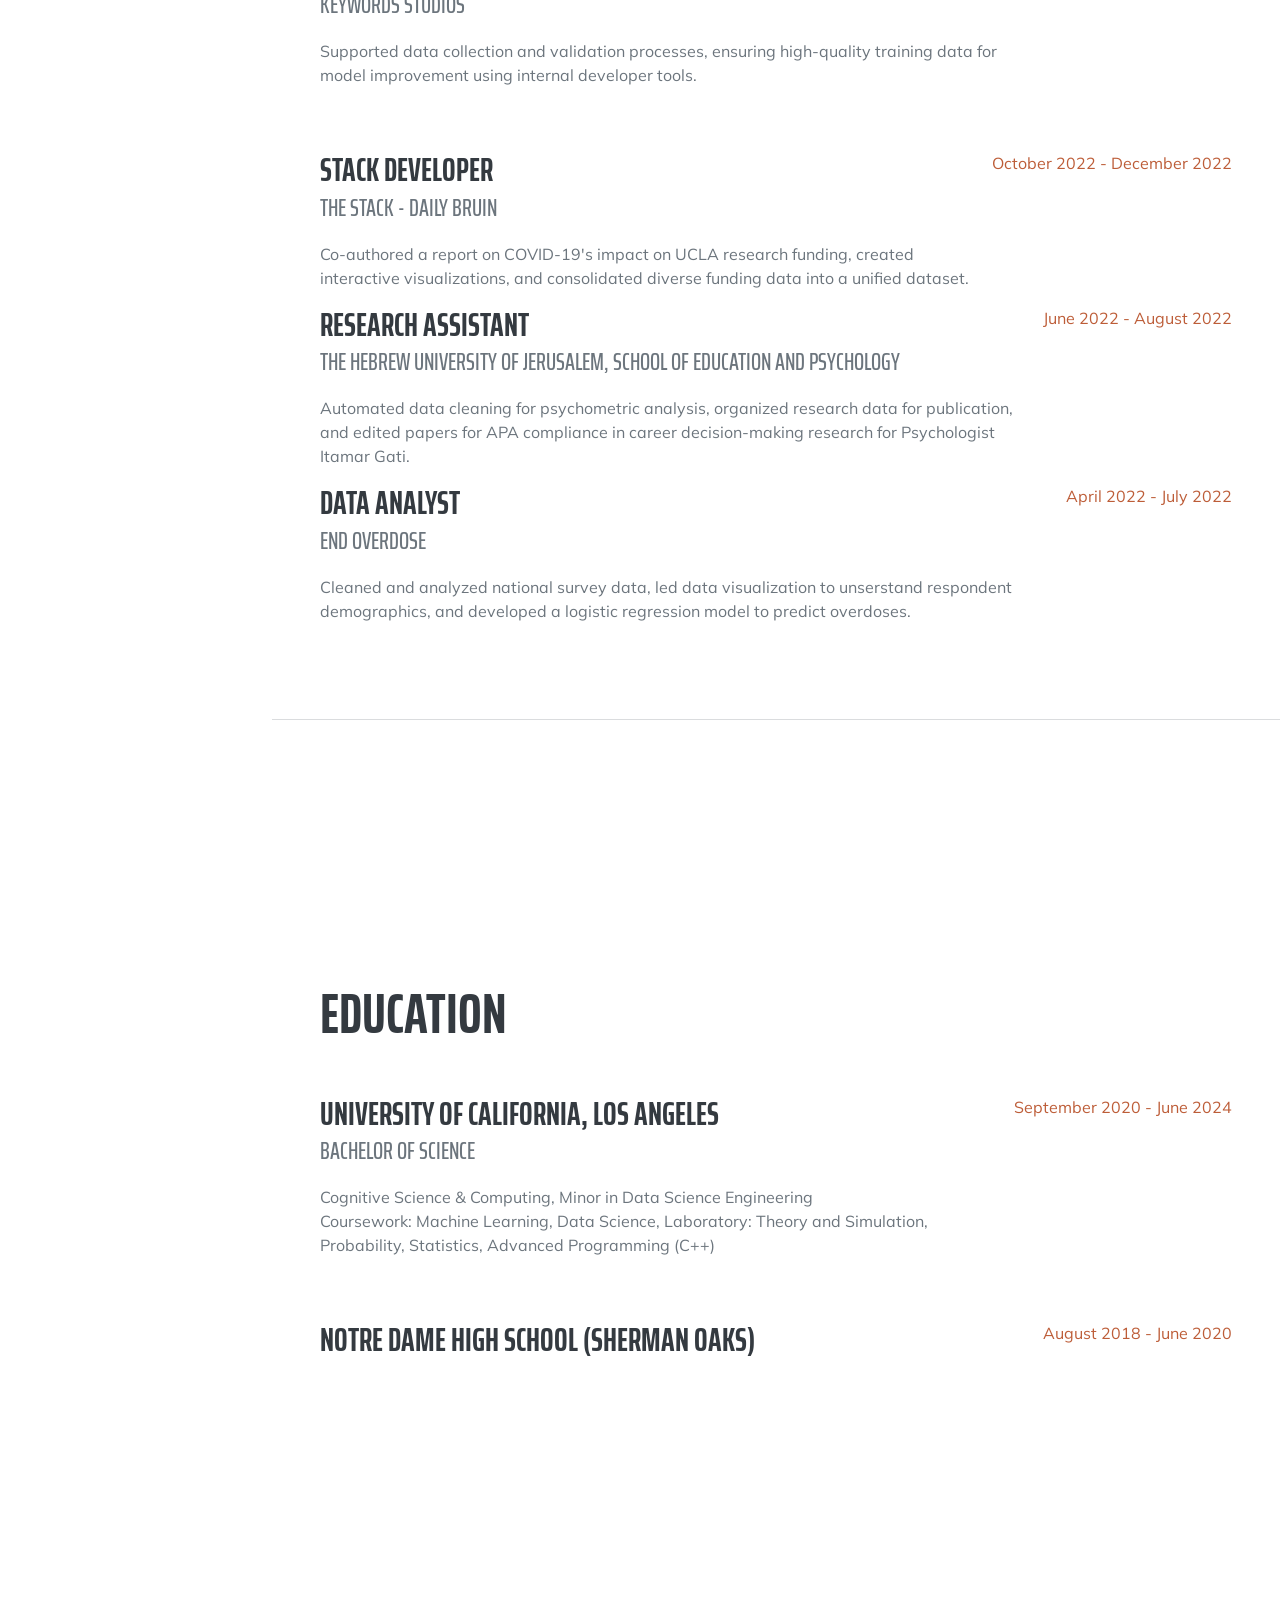
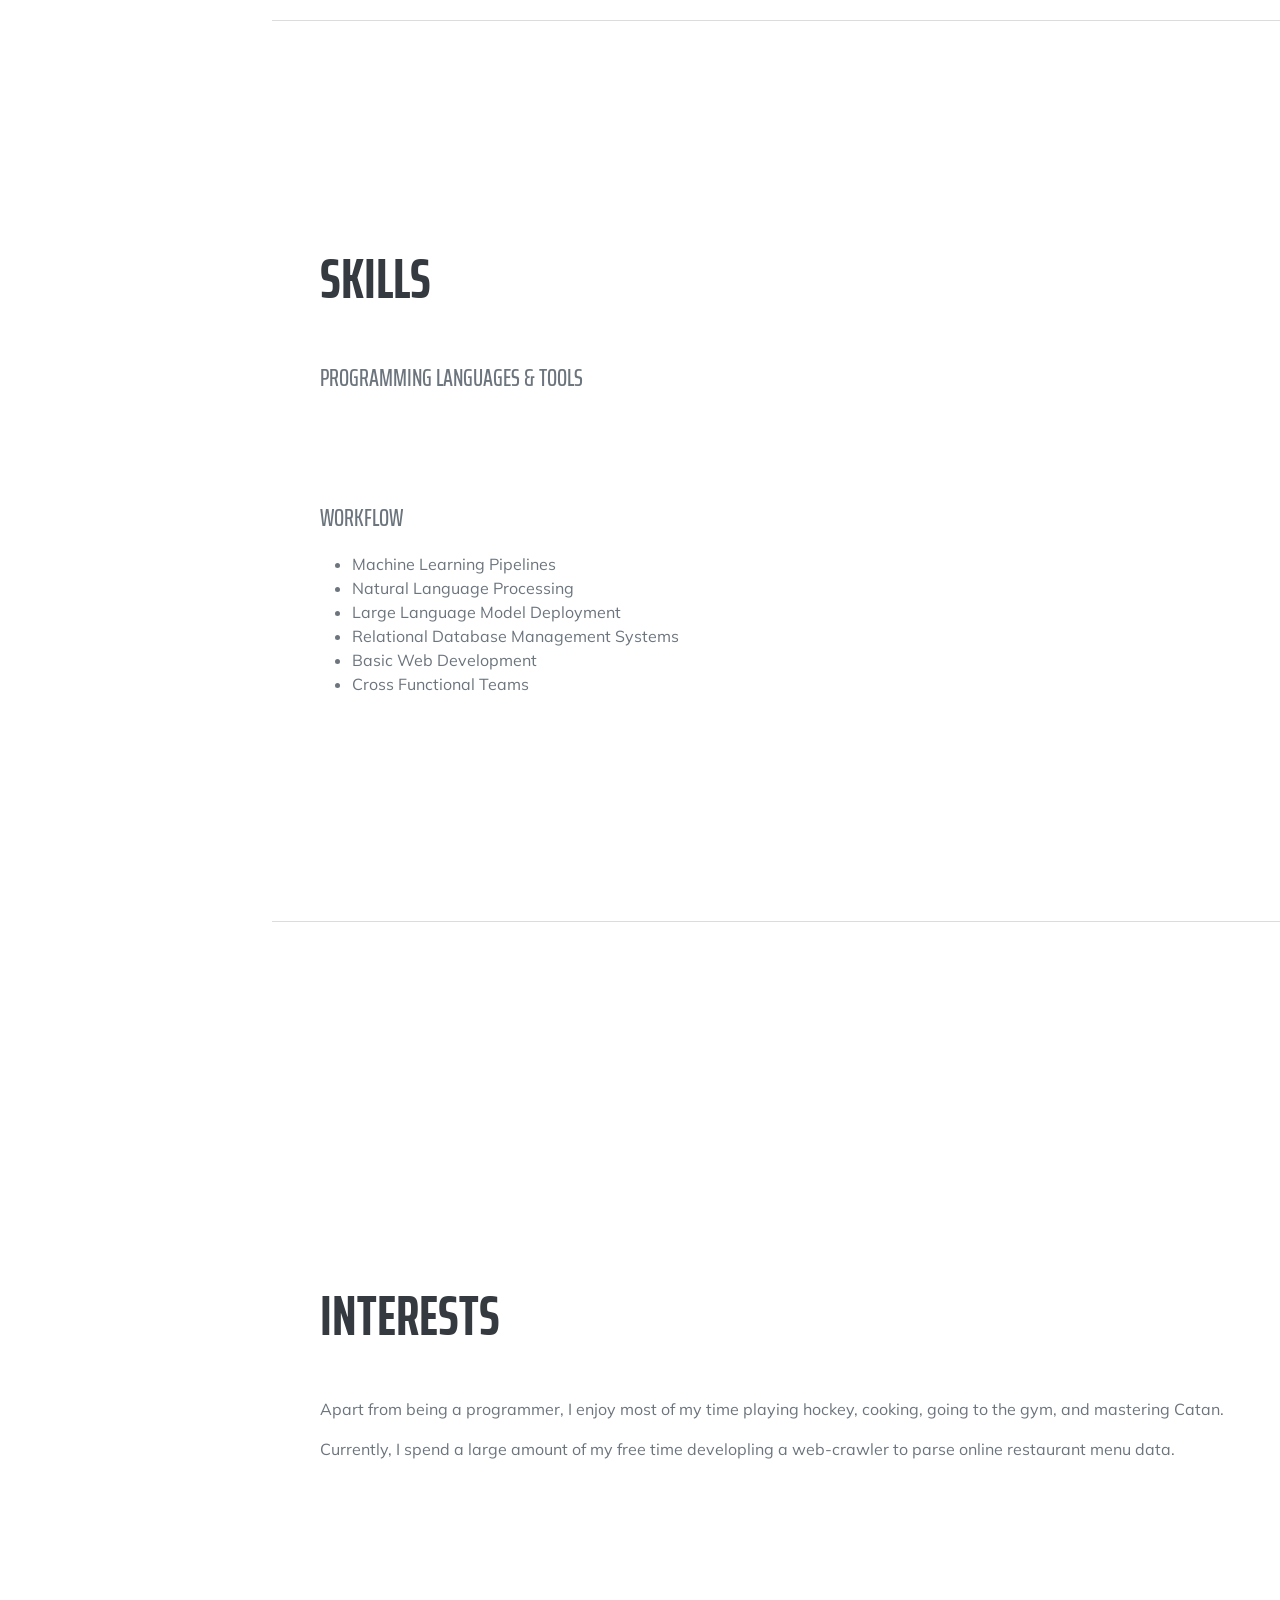
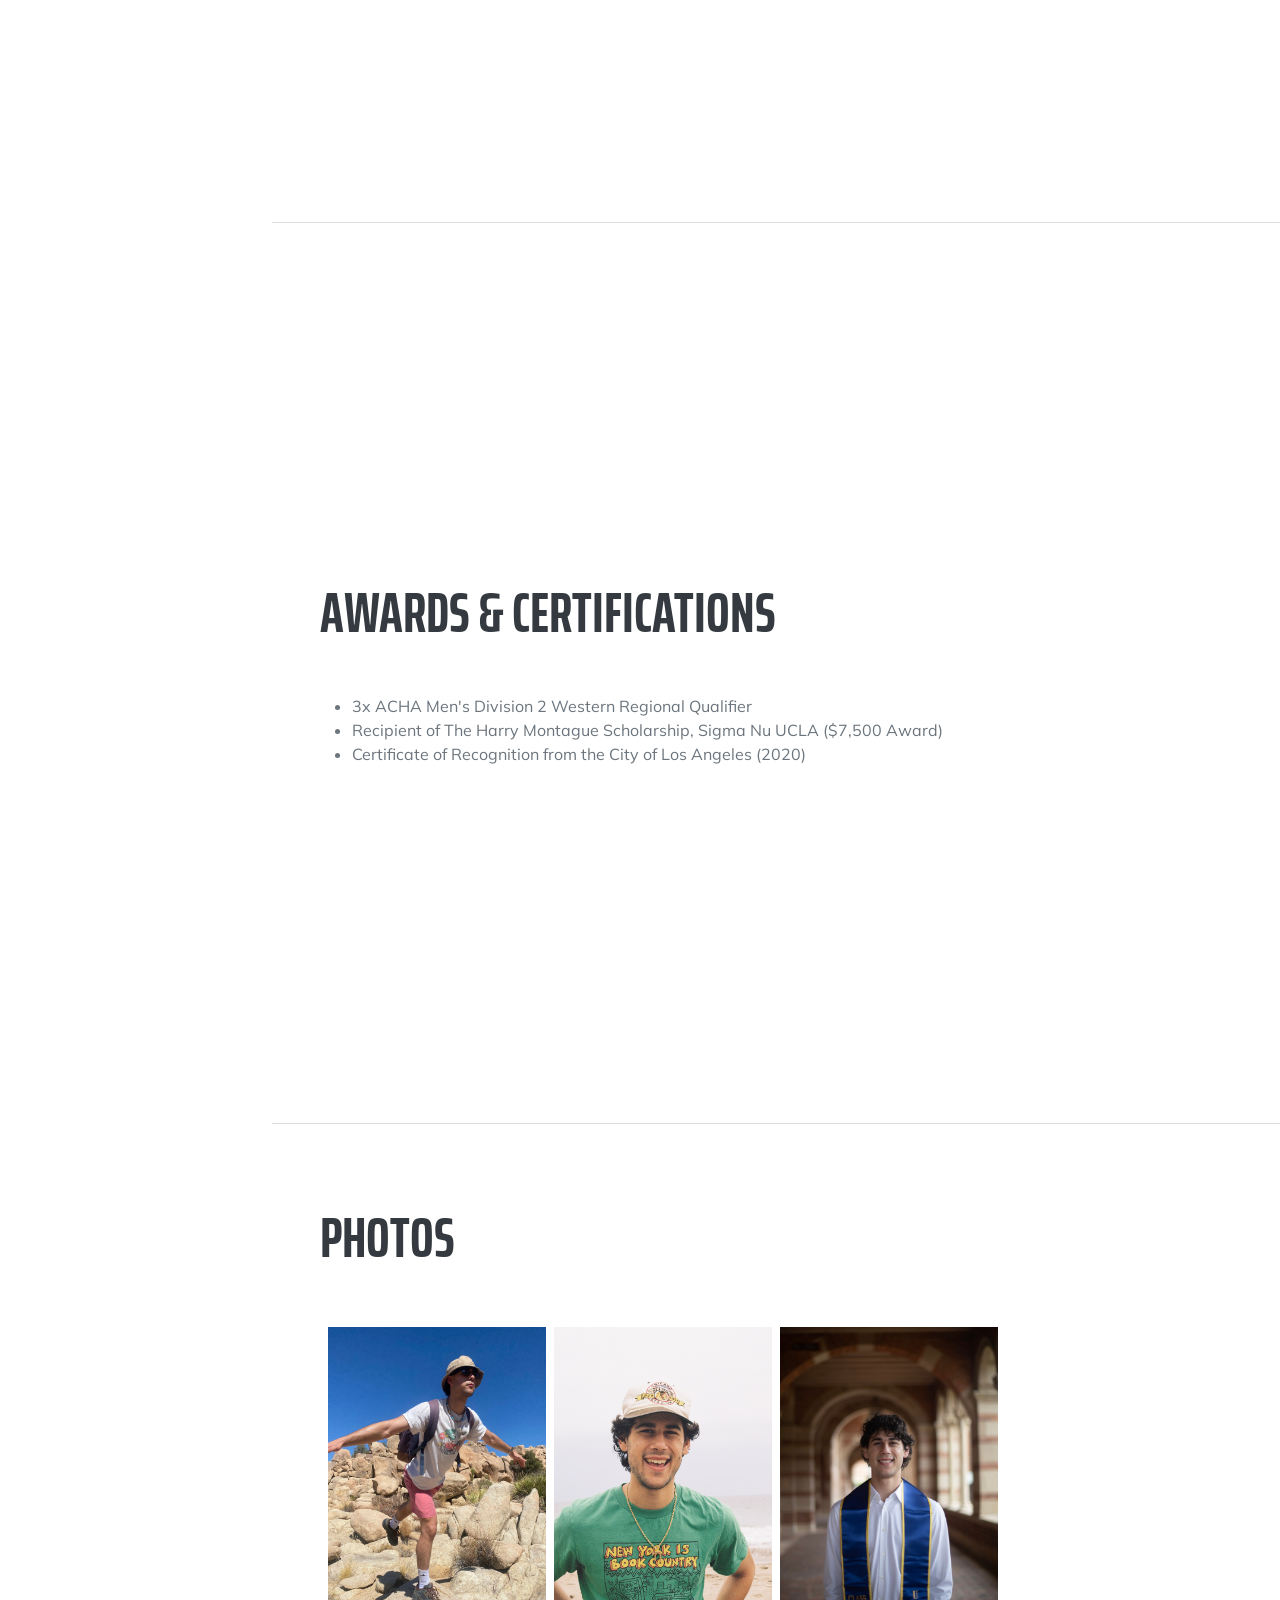
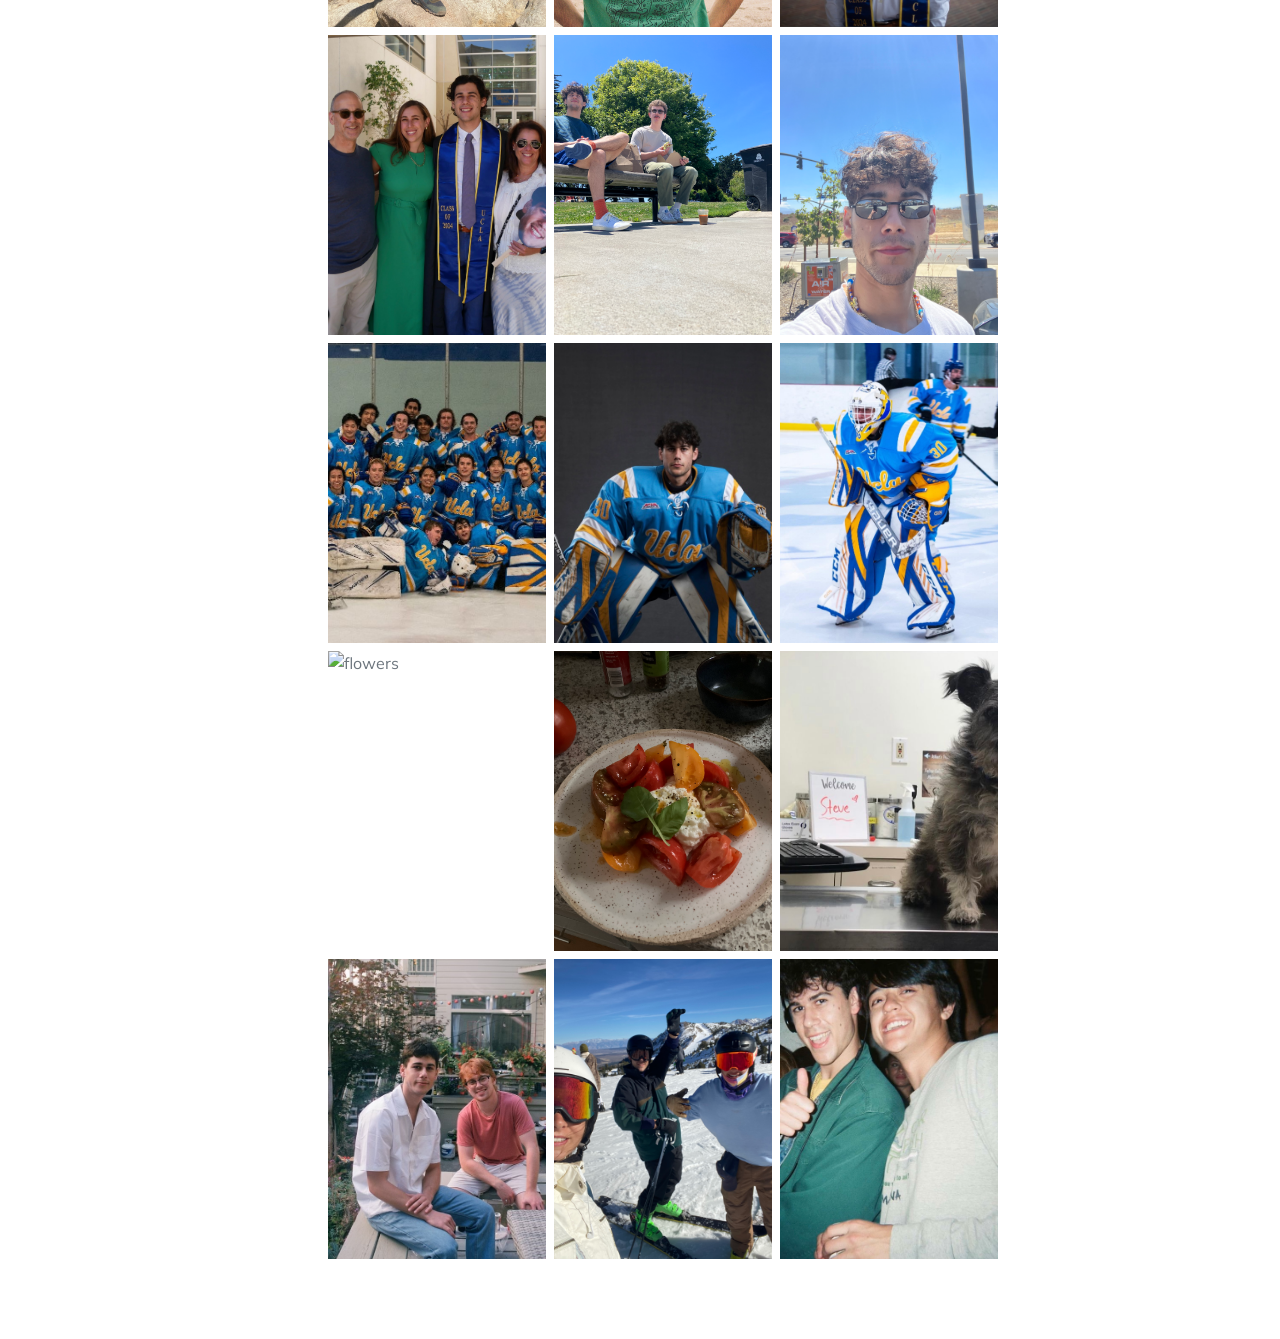
==== commit abb749d3: "added link to menunomics" ====
--- a/index.htm
+++ b/index.htm
@@ -5,7 +5,7 @@
         <meta name="viewport" content="width=device-width, initial-scale=1, shrink-to-fit=no" />
         <meta name="description" content="" />
         <meta name="author" content="" />
-        <title>Resume - Jake Kovinsky</title>
+        <title>Jake Kovinsky</title>
         <link rel="icon" type="image/x-icon" href="assets/img/favicon.ico" />
         <!-- Font Awesome icons (free version)-->
         <script src="https://use.fontawesome.com/releases/v6.3.0/js/all.js" crossorigin="anonymous"></script>
@@ -48,7 +48,9 @@
                          Software Developer · Los Angeles, CA · (475) 290-0252 ·
                         <a href="mailto:jkovinsky@gmail.com">jkovinsky@gmail.com</a>
                     </div>
-                    <p class="lead mb-5">Recent graduate from UCLA with a B.S. in Cognitive Science & Computing and a minor in Data Science Engineering. Skilled progammer with interests in machine learning, databases, and large-scale data processing.</p>
+                    <p class="lead mb-5">Recent graduate from UCLA with a B.S. in Cognitive Science & Computing and a minor in Data Science Engineering. Skilled progammer with interests in machine learning, databases, and large-scale data processing.
+                        Check out my most recent project, <a href="https://www.trymenunomics.com/">menunomics</a>.
+                    </p>
                     <div class="social-icons">
                         <a class="social-icon" href="https://www.linkedin.com/in/jake-kovinsky/"><i class="fab fa-linkedin-in"></i></a>
                         <a class="social-icon" href="https://github.com/jkovinsky"><i class="fab fa-github"></i></a>
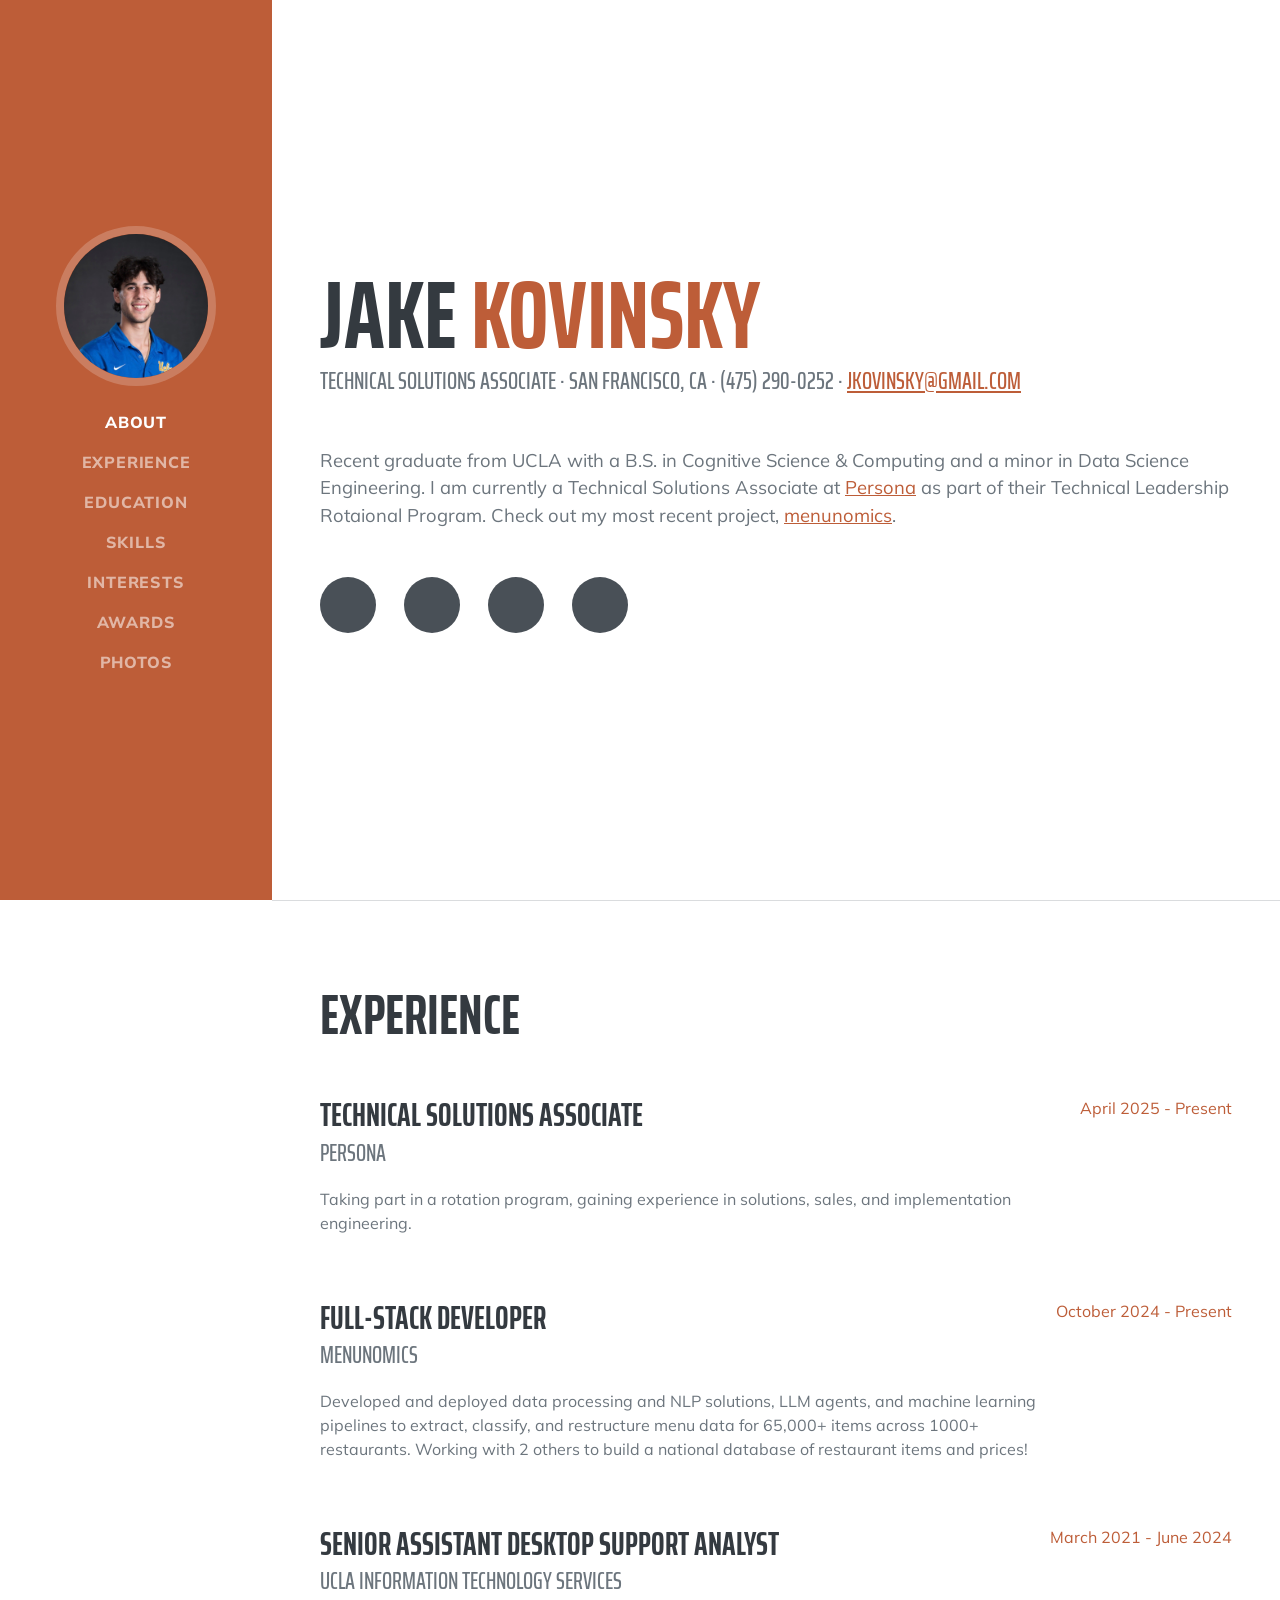
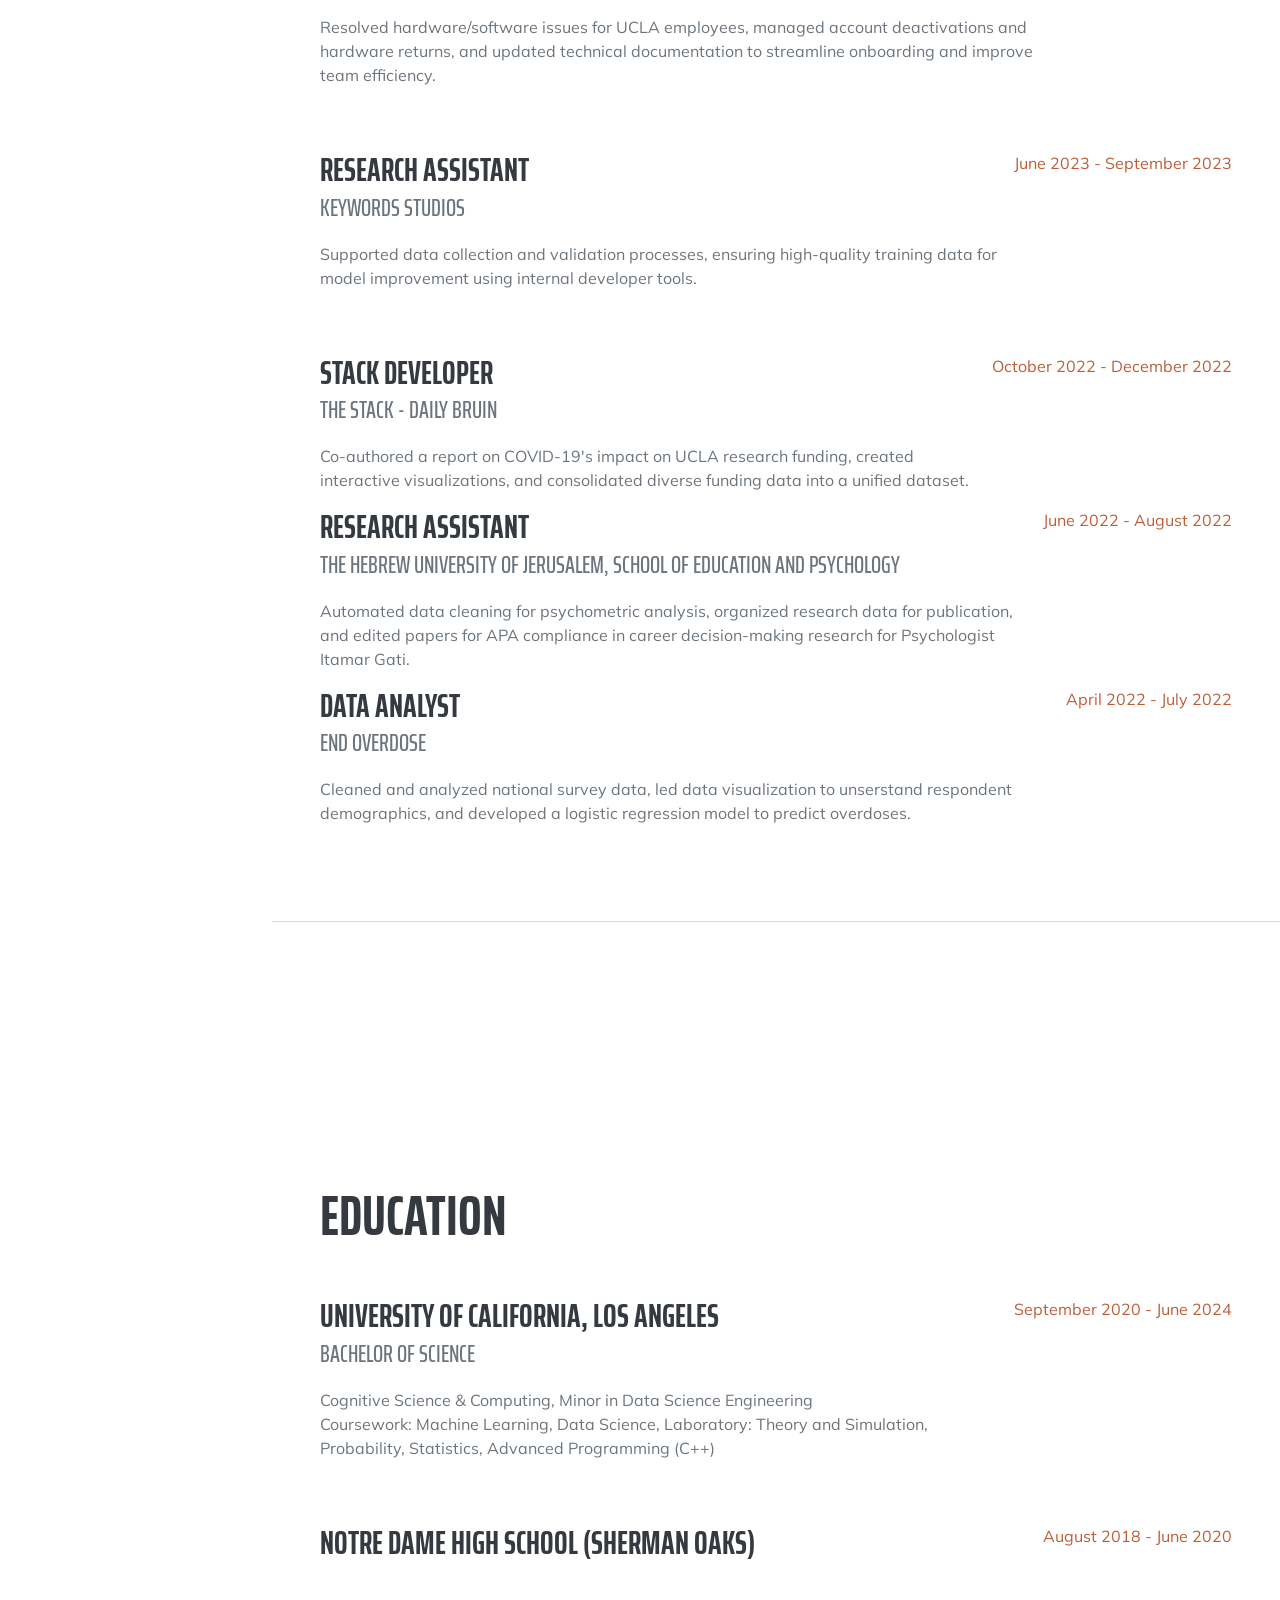
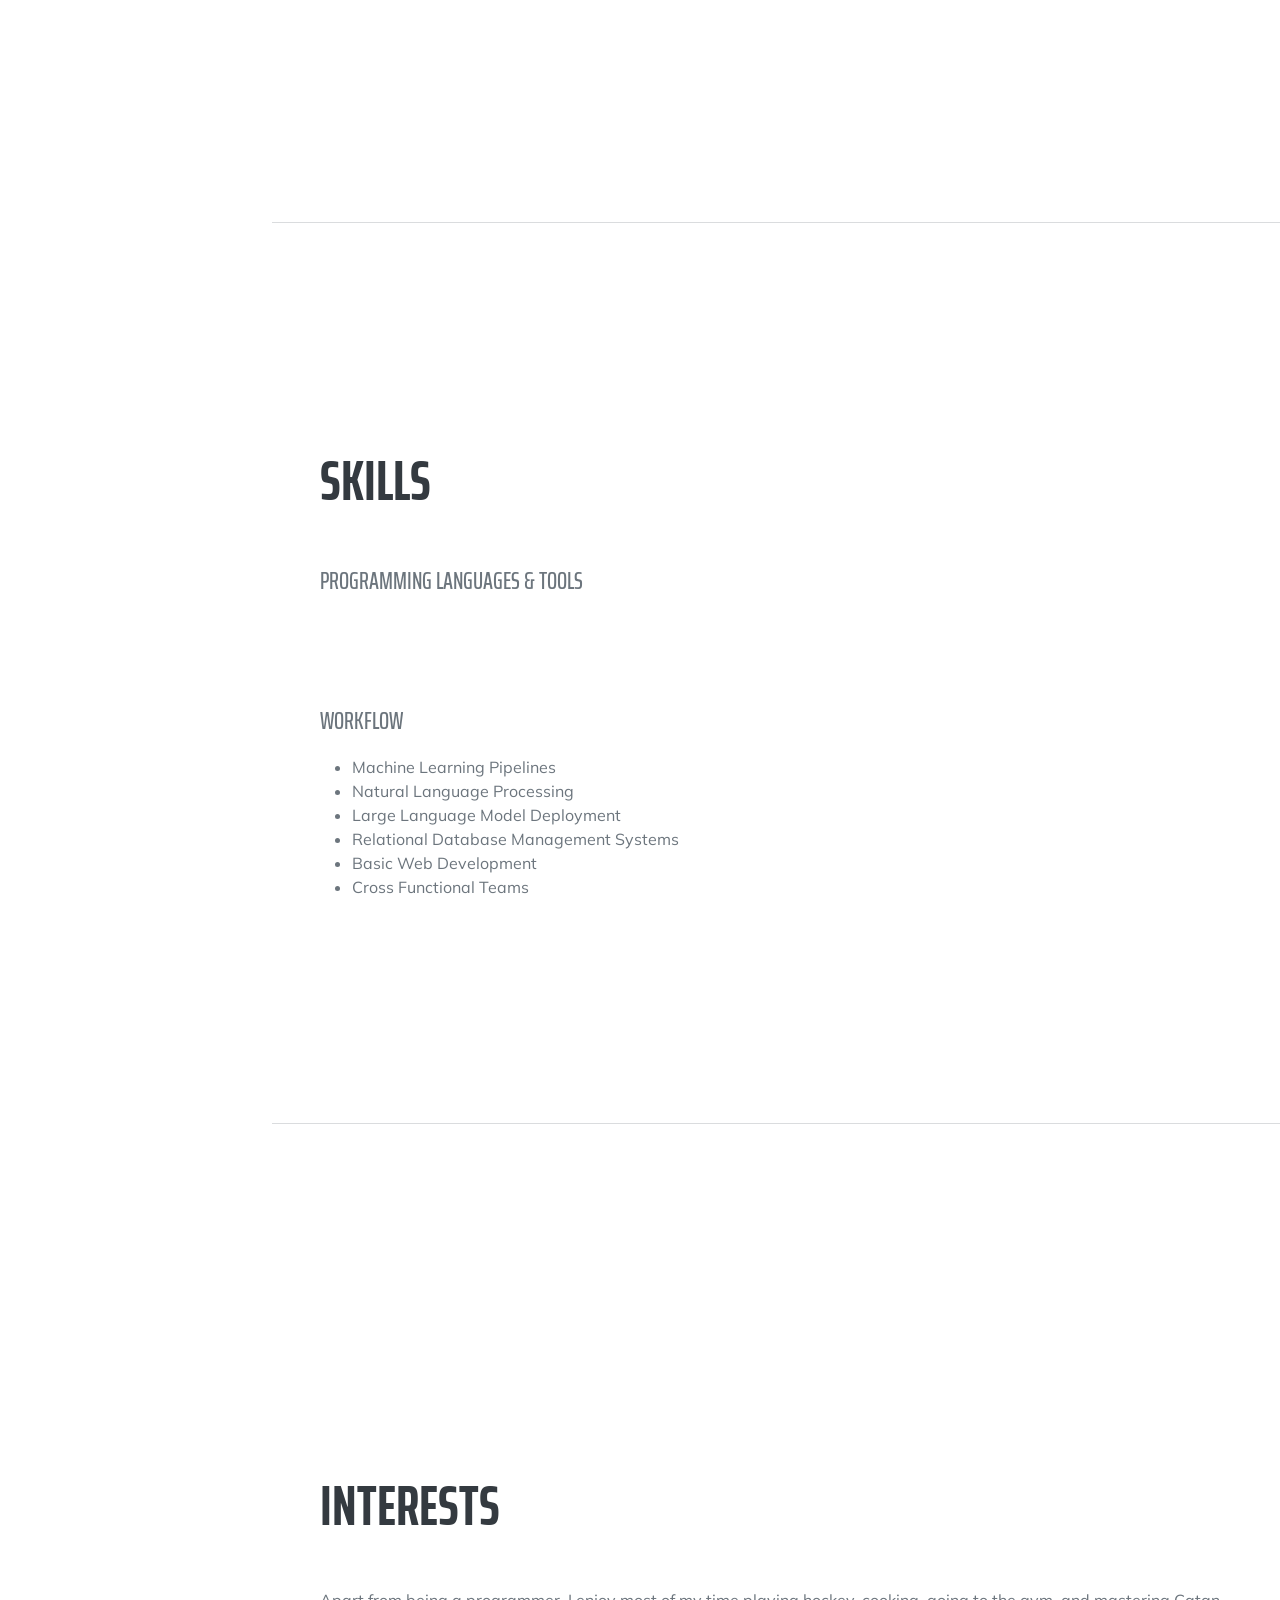
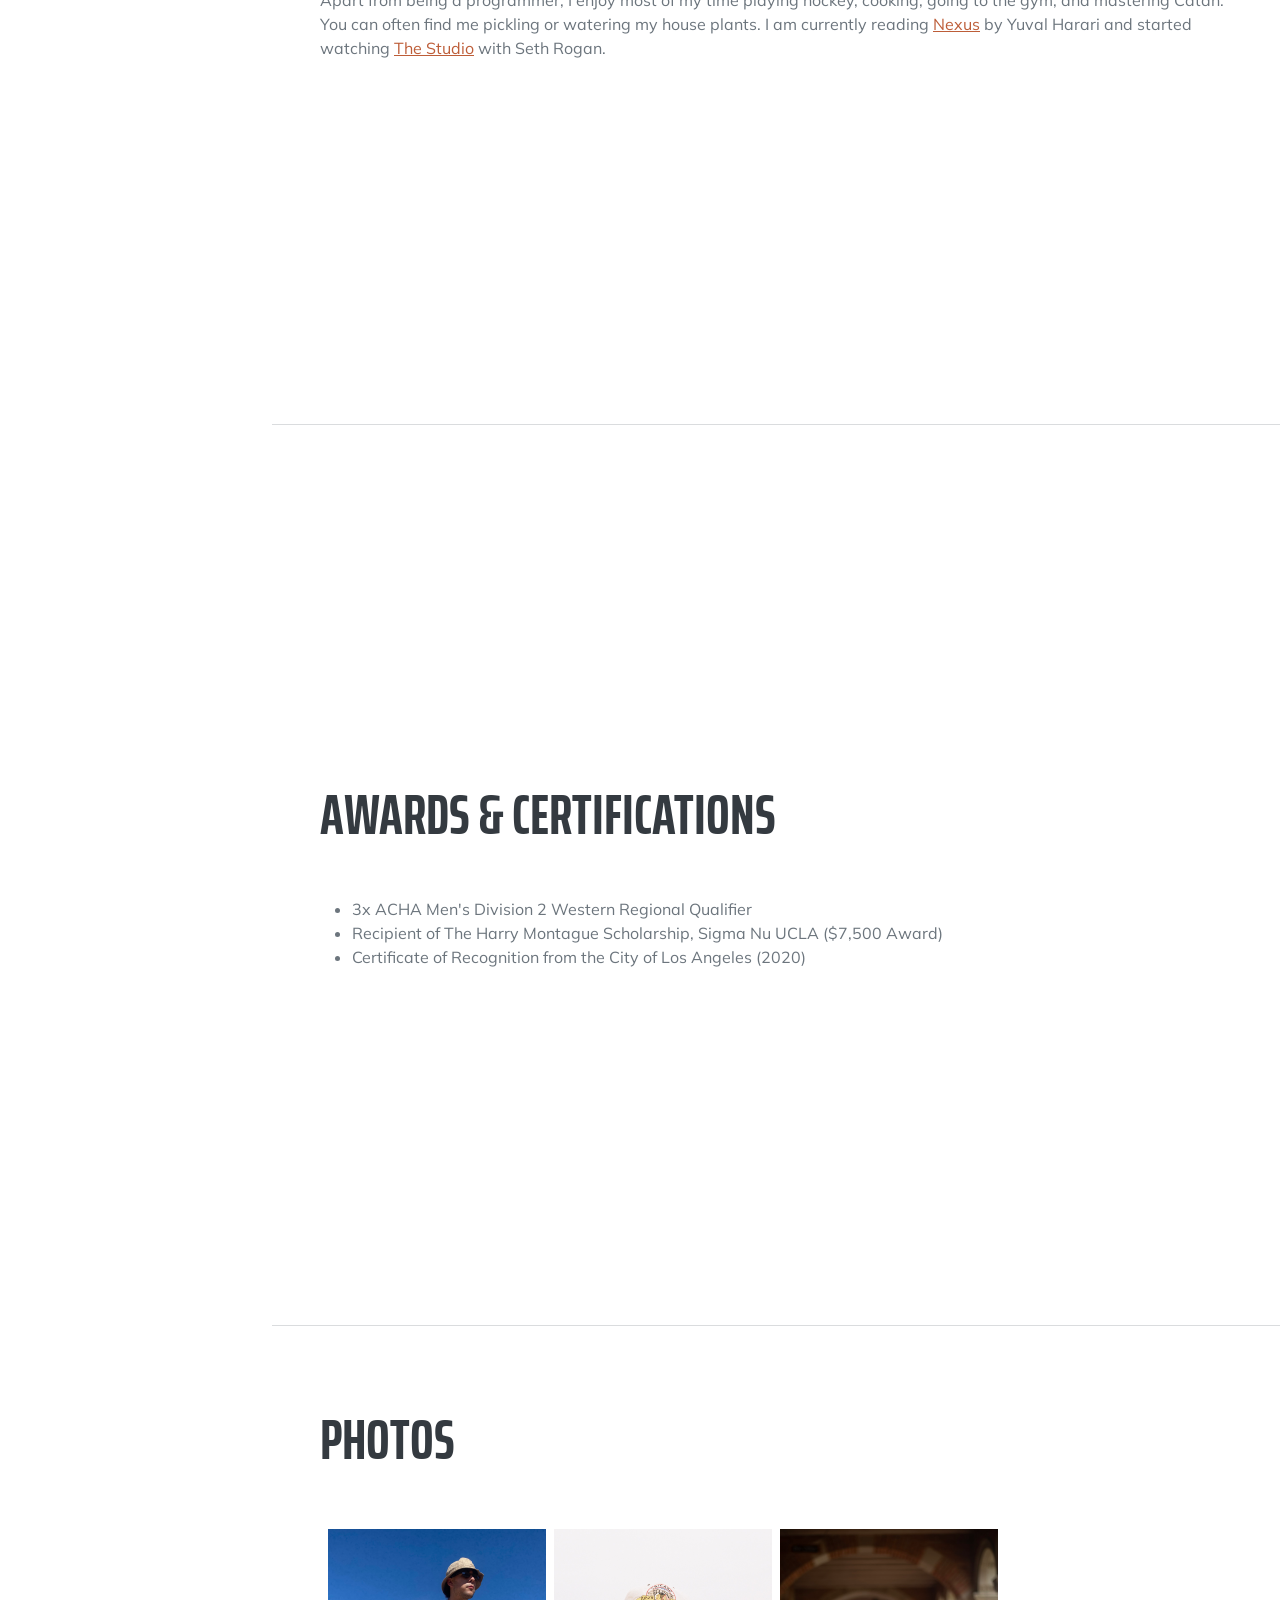
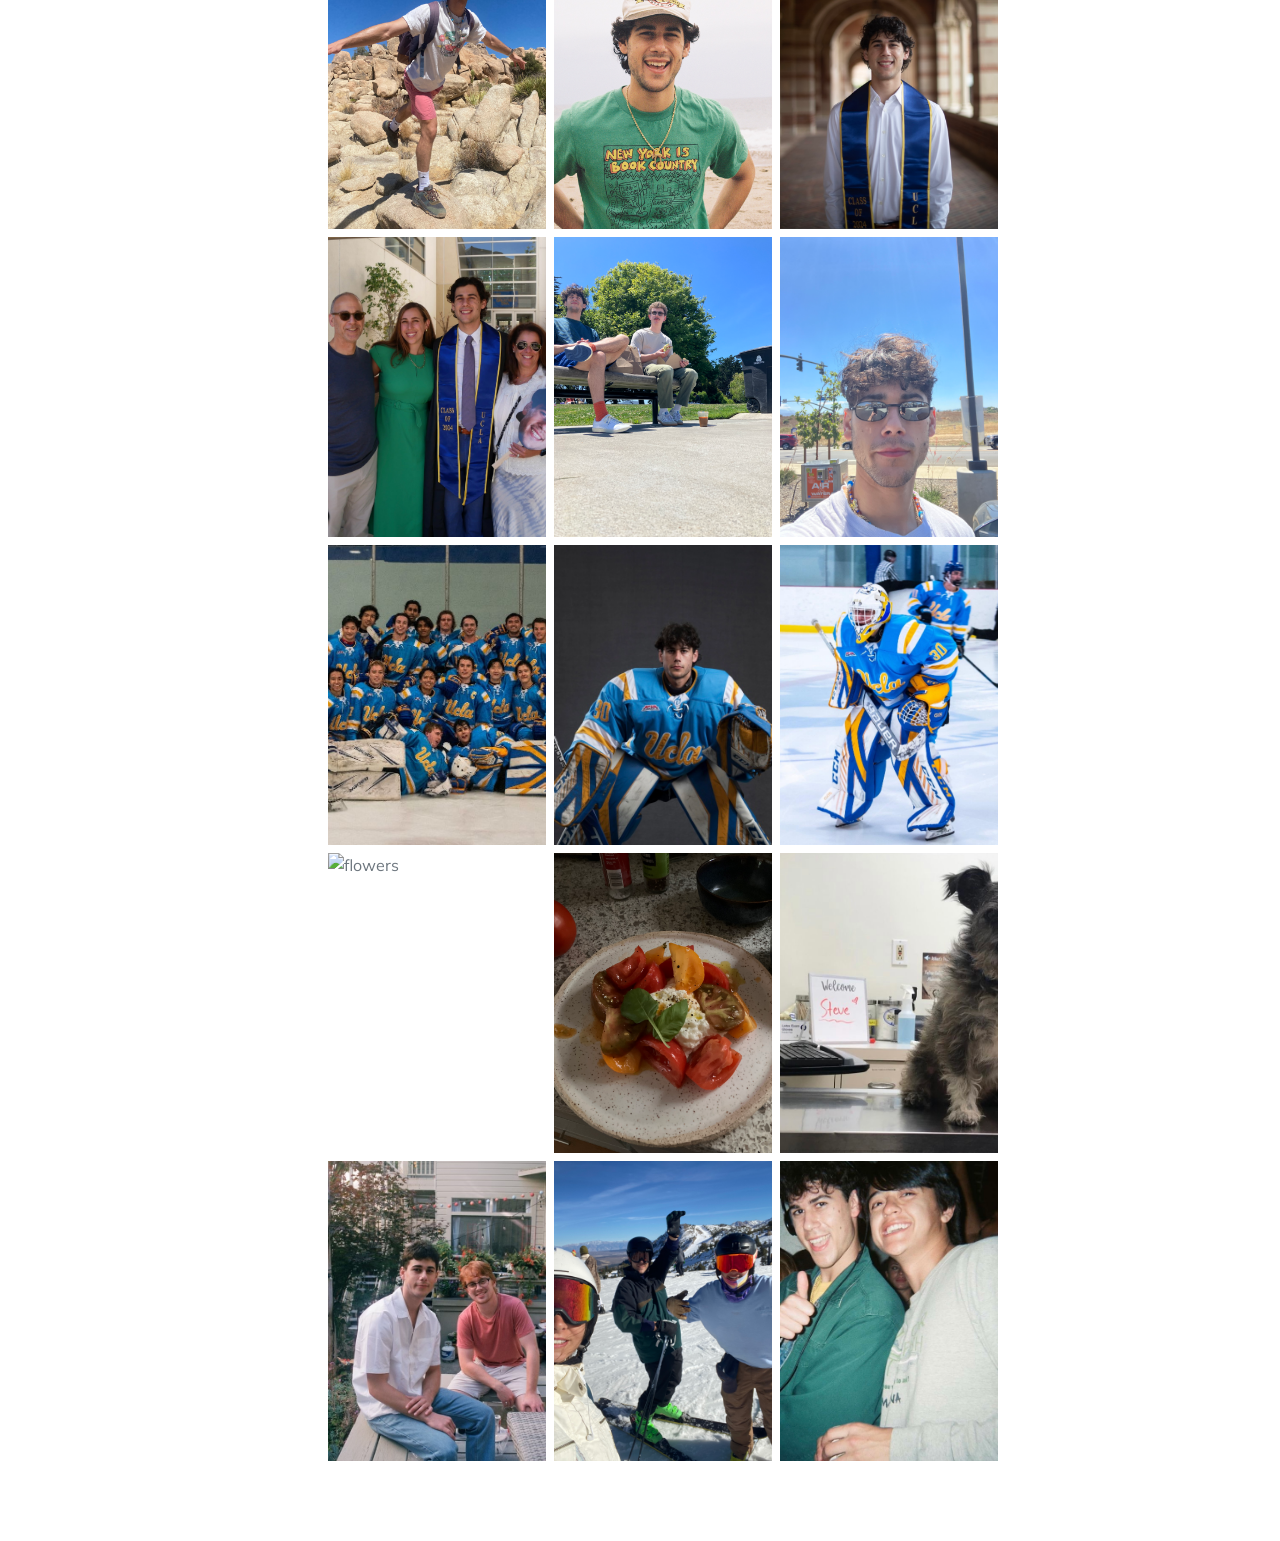
==== commit 1b788fc7: "updates" ====
--- a/index.htm
+++ b/index.htm
@@ -45,11 +45,11 @@
                         <span class="text-primary">Kovinsky</span>
                     </h1>
                     <div class="subheading mb-5">
-                         Software Developer · Los Angeles, CA · (475) 290-0252 ·
+                         Technical Solutions Associate · San Francisco, CA · (475) 290-0252 ·
                         <a href="mailto:jkovinsky@gmail.com">jkovinsky@gmail.com</a>
                     </div>
-                    <p class="lead mb-5">Recent graduate from UCLA with a B.S. in Cognitive Science & Computing and a minor in Data Science Engineering. Skilled progammer with interests in machine learning, databases, and large-scale data processing.
-                        Check out my most recent project, <a href="https://www.trymenunomics.com/">menunomics</a>.
+                    <p class="lead mb-5">Recent graduate from UCLA with a B.S. in Cognitive Science & Computing and a minor in Data Science Engineering. I am currently a Technical Solutions Associate at <a href="https://withpersona.com/?utm_term=persona&utm_campaign=RP_Search_Brand_US_CA_UK&utm_source=google&utm_medium=ppc&utm_content=710836266667&hsa_acc=5817921572&hsa_cam=21625765091&hsa_grp=166502542276&hsa_ad=710836266667&hsa_src=g&hsa_tgt=kwd-12277670&hsa_kw=persona&hsa_mt=b&hsa_net=adwords&hsa_ver=3&gad_source=1&gclid=Cj0KCQjwna6_BhCbARIsALId2Z3NSqgbnpoS4i2M69KAebfmXGpA2MW7Gfs8u4EuMkNuFA9f-nsn3xgaAq79EALw_wcB">Persona</a>
+                        as part of their Technical Leadership Rotaional Program. Check out my most recent project, <a href="https://www.trymenunomics.com/">menunomics</a>.
                     </p>
                     <div class="social-icons">
                         <a class="social-icon" href="https://www.linkedin.com/in/jake-kovinsky/"><i class="fab fa-linkedin-in"></i></a>
@@ -68,7 +68,15 @@
                     <h2 class="mb-5">Experience</h2>
                     <div class="d-flex flex-column flex-md-row justify-content-between mb-5">
                         <div class="flex-grow-1">
-                            <h3 class="mb-0">Full-Stack Developerr</h3>
+                            <h3 class="mb-0">Technical Solutions Associate</h3>
+                            <div class="subheading mb-3">Persona</div>
+                            <p>Taking part in a rotation program, gaining experience in solutions, sales, and implementation engineering.</p>
+                        </div>
+                        <div class="flex-shrink-0"><span class="text-primary">April 2025 - Present</span></div>
+                    </div>
+                    <div class="d-flex flex-column flex-md-row justify-content-between mb-5">
+                        <div class="flex-grow-1">
+                            <h3 class="mb-0">Full-Stack Developer</h3>
                             <div class="subheading mb-3">menunomics</div>
                             <p>Developed and deployed data processing and NLP solutions, LLM agents, and machine learning pipelines to extract, classify, and restructure menu data for 65,000+ items across 1000+ restaurants.
                                 Working with 2 others to build a national database of restaurant items and prices!
@@ -149,6 +157,7 @@
                     <ul class="list-inline dev-icons">
                         <li class="list-inline-item"><i class="fab fa-python"></i></li>
                         <li class="list-inline-item"><i class="fab fa-git"></i></li>
+                        <li class="list-inline-item"><i class="fab fa-react"></i></i></li>
                         <li class="list-inline-item"><i class="fab fa-html5"></i></li>
                         <li class="list-inline-item"><i class="fab fa-js"></i></li>
                         <li class="list-inline-item"><i class="fab fa-php"></i></li>
@@ -188,8 +197,9 @@
             <section class="resume-section" id="interests">
                 <div class="resume-section-content">
                     <h2 class="mb-5">Interests</h2>
-                    <p>Apart from being a programmer, I enjoy most of my time playing hockey, cooking, going to the gym, and mastering Catan.</p>
-                    <p class="mb-0">Currently, I spend a large amount of my free time developling a web-crawler to parse online restaurant menu data.</p>
+                    <p>Apart from being a programmer, I enjoy most of my time playing hockey, cooking, going to the gym, and mastering Catan.
+                    You can often find me pickling or watering my house plants. I am currently reading <a href="https://www.amazon.com/Nexus-Brief-History-Information-Networks/dp/059373422X">Nexus</a> by Yuval Harari and 
+                    started watching <a href="https://en.wikipedia.org/wiki/The_Studio_(TV_series)">The Studio</a> with Seth Rogan.</p>
                 </div>
             </section>
             <hr class="m-0" />
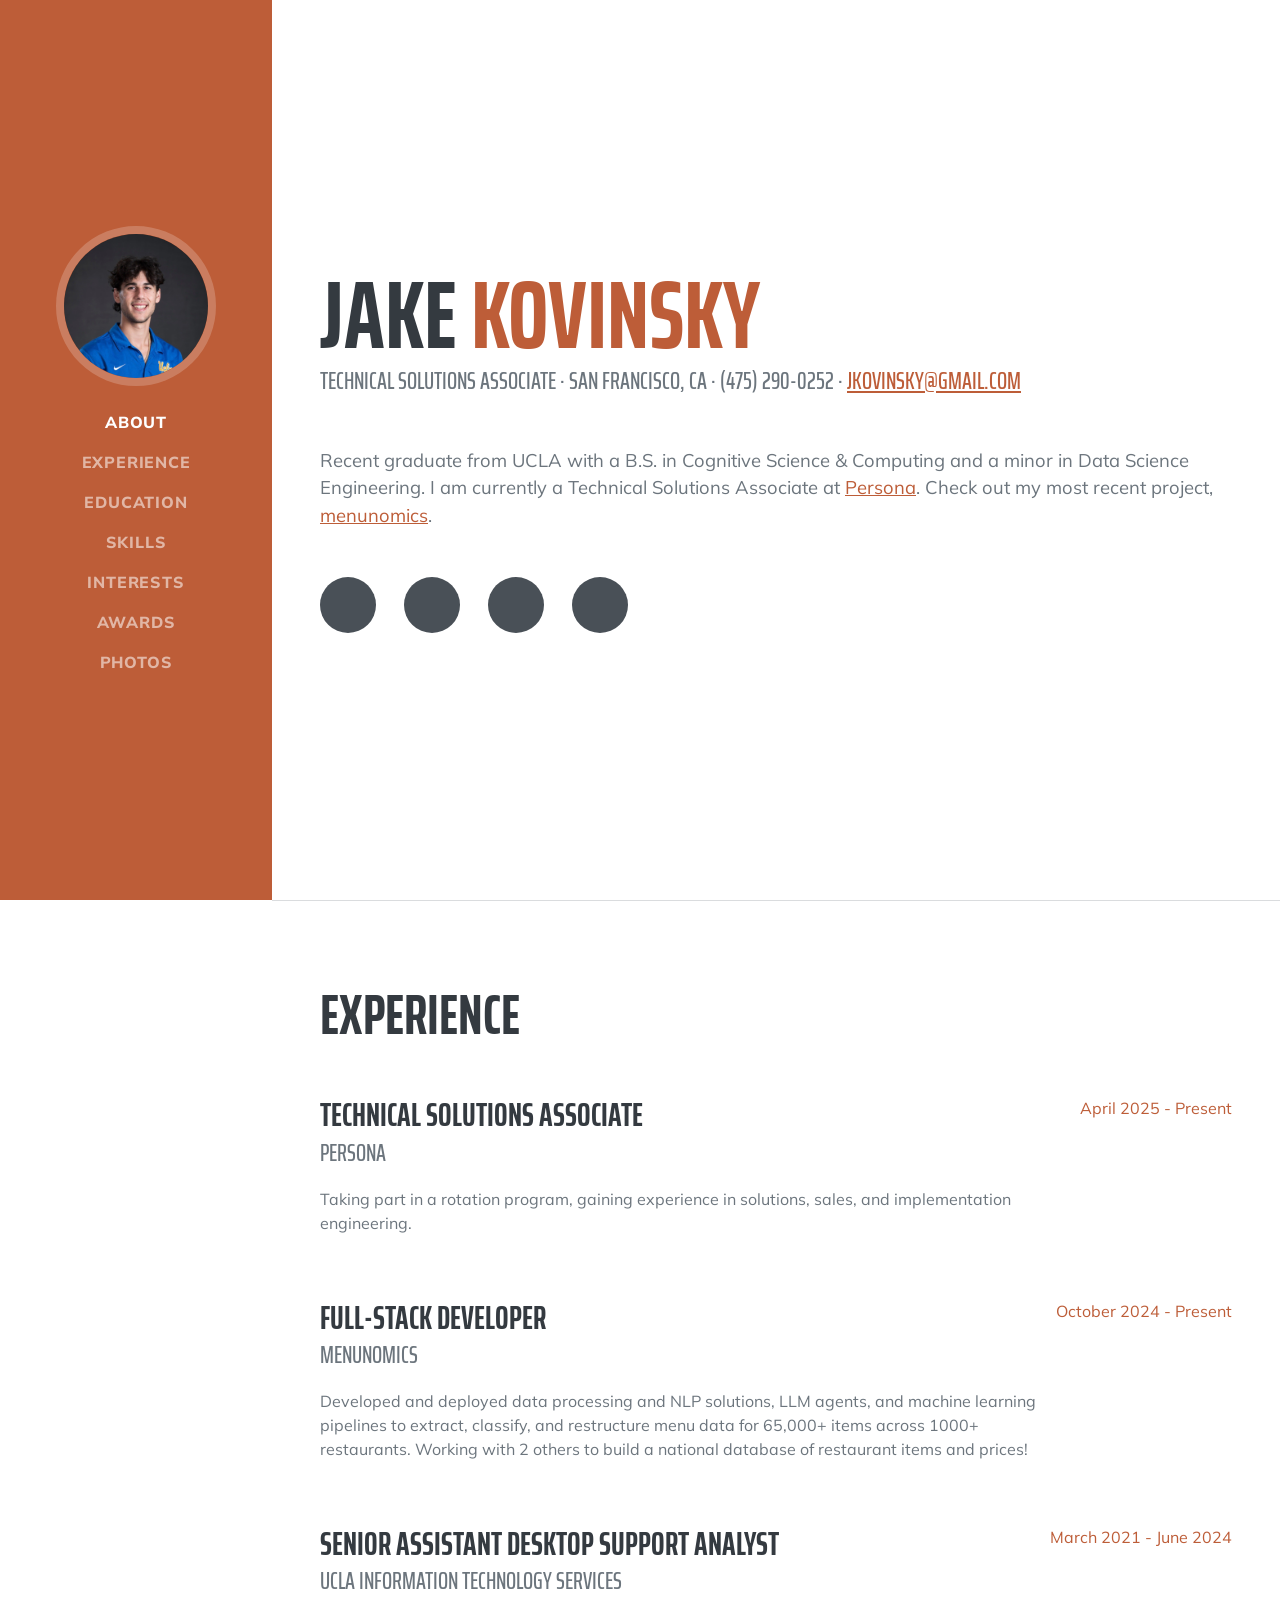
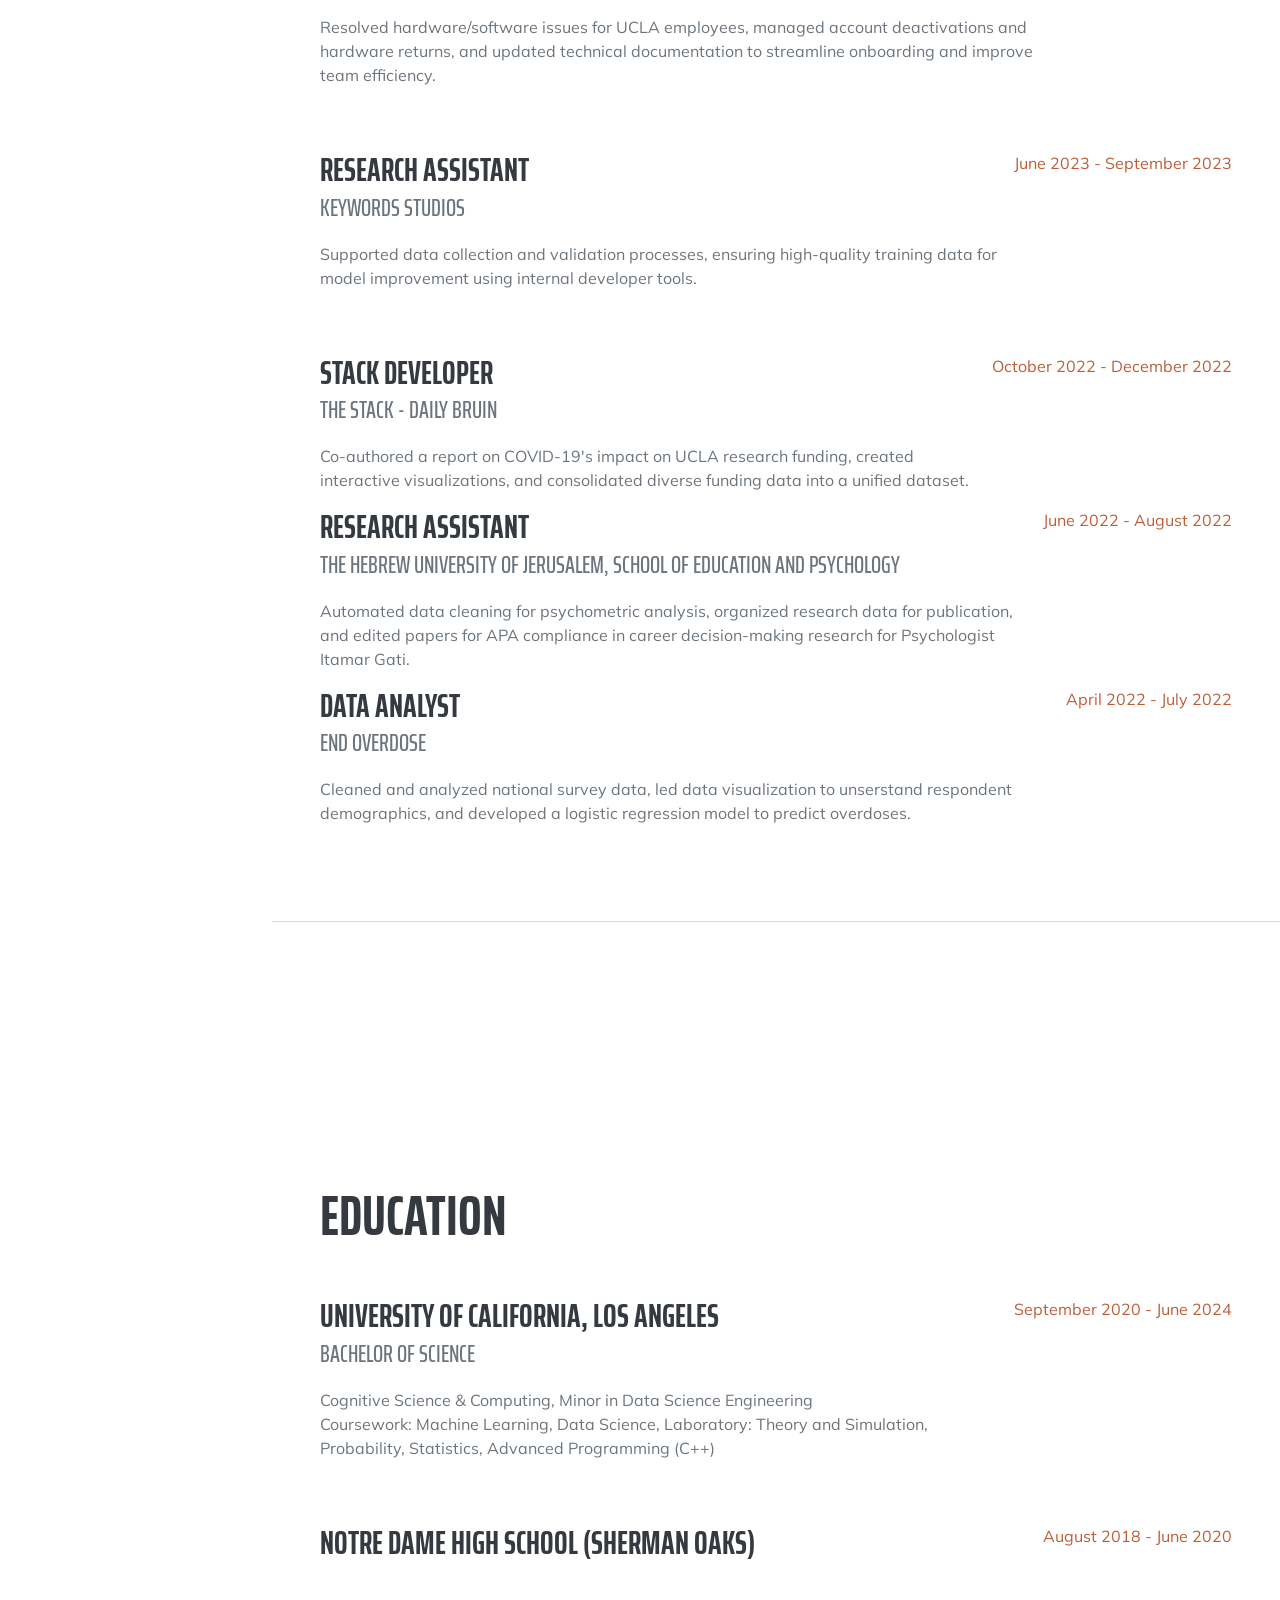
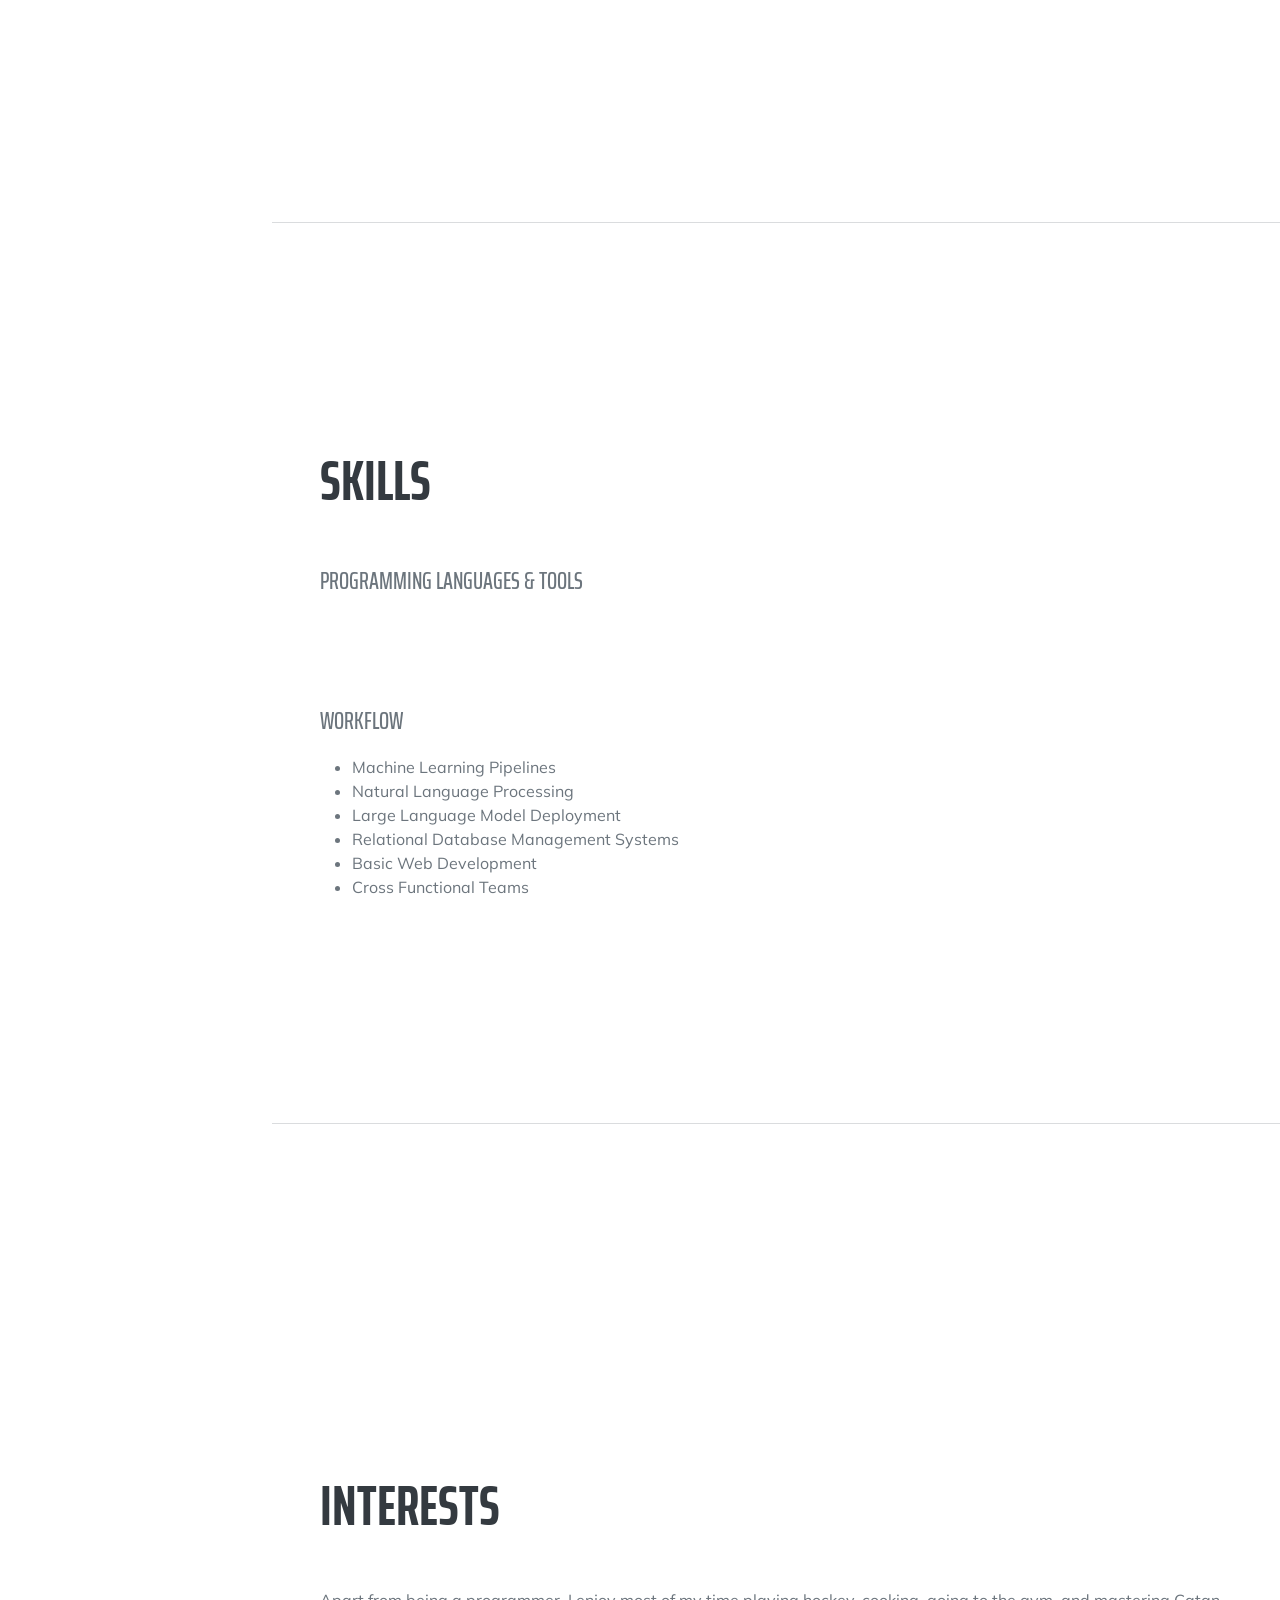
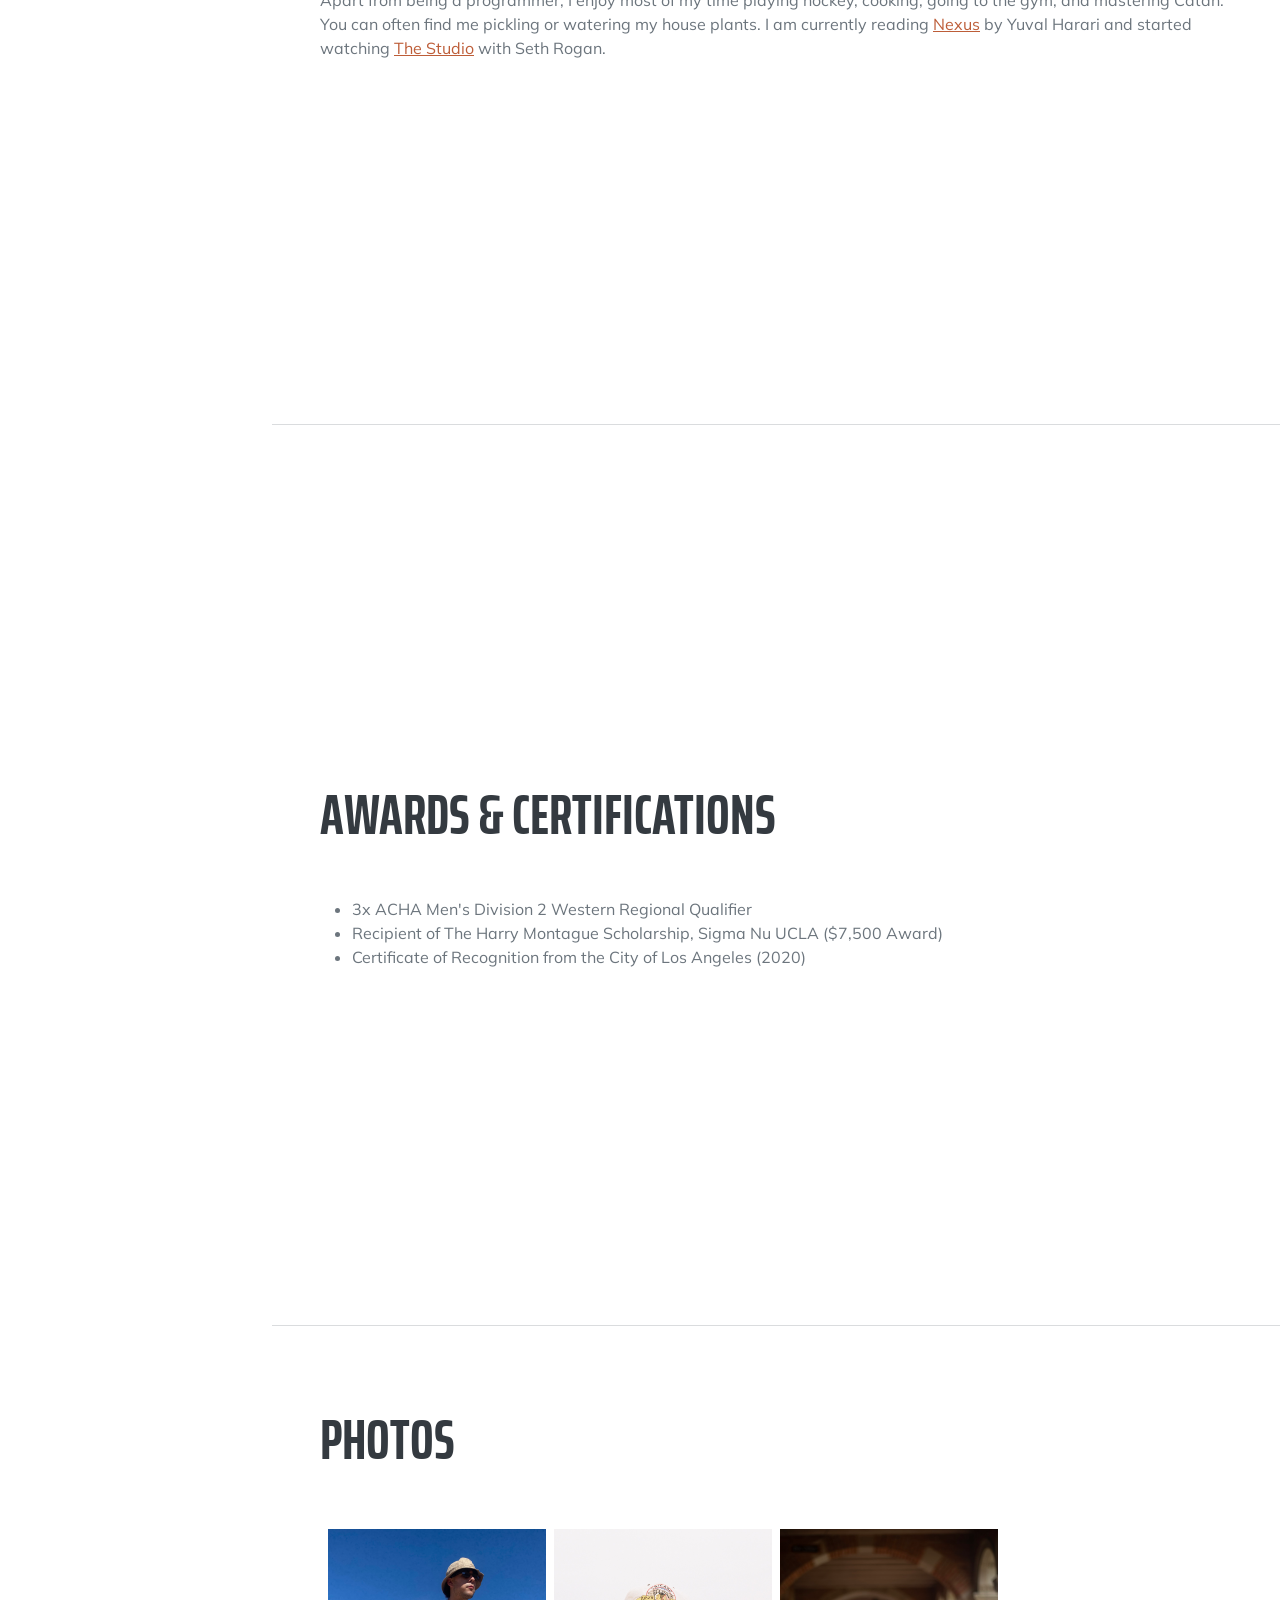
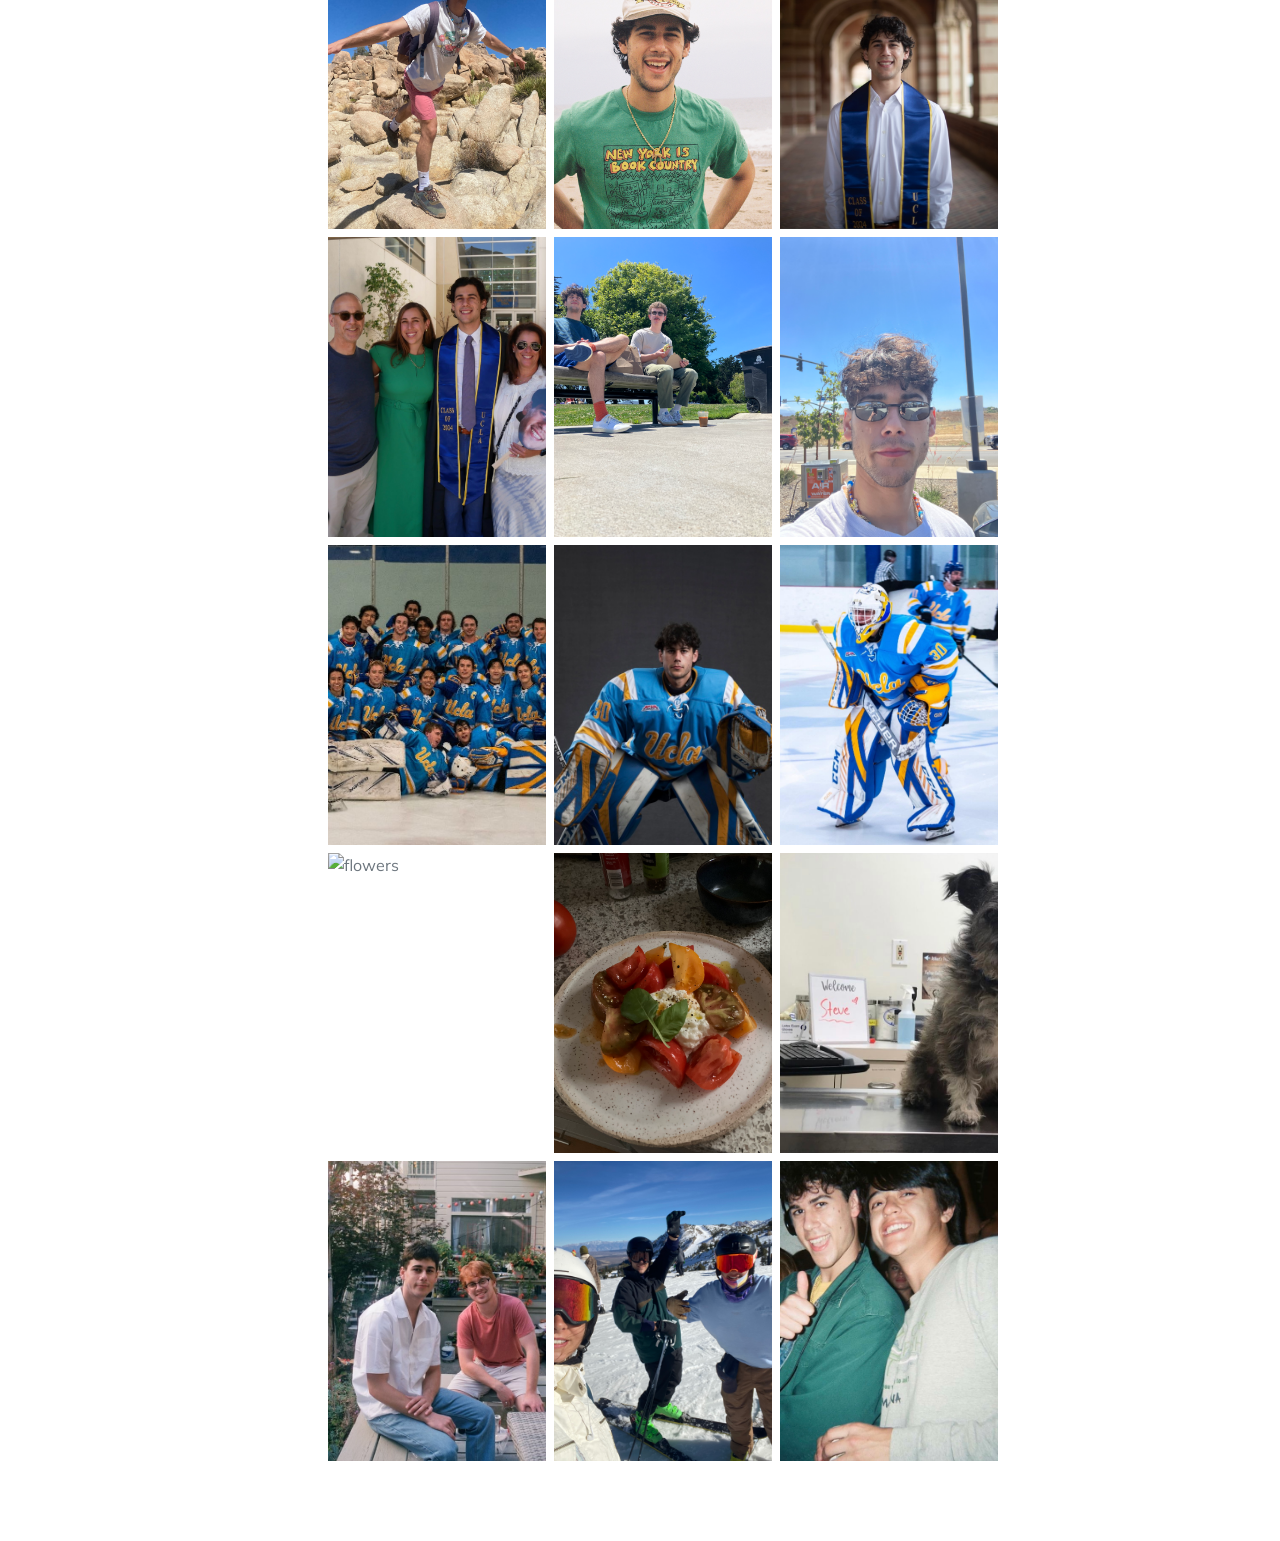
==== commit 8936c999: "remove TLP" ====
--- a/index.htm
+++ b/index.htm
@@ -48,8 +48,8 @@
                          Technical Solutions Associate · San Francisco, CA · (475) 290-0252 ·
                         <a href="mailto:jkovinsky@gmail.com">jkovinsky@gmail.com</a>
                     </div>
-                    <p class="lead mb-5">Recent graduate from UCLA with a B.S. in Cognitive Science & Computing and a minor in Data Science Engineering. I am currently a Technical Solutions Associate at <a href="https://withpersona.com/?utm_term=persona&utm_campaign=RP_Search_Brand_US_CA_UK&utm_source=google&utm_medium=ppc&utm_content=710836266667&hsa_acc=5817921572&hsa_cam=21625765091&hsa_grp=166502542276&hsa_ad=710836266667&hsa_src=g&hsa_tgt=kwd-12277670&hsa_kw=persona&hsa_mt=b&hsa_net=adwords&hsa_ver=3&gad_source=1&gclid=Cj0KCQjwna6_BhCbARIsALId2Z3NSqgbnpoS4i2M69KAebfmXGpA2MW7Gfs8u4EuMkNuFA9f-nsn3xgaAq79EALw_wcB">Persona</a>
-                        as part of their Technical Leadership Rotaional Program. Check out my most recent project, <a href="https://www.trymenunomics.com/">menunomics</a>.
+                    <p class="lead mb-5">Recent graduate from UCLA with a B.S. in Cognitive Science & Computing and a minor in Data Science Engineering. I am currently a Technical Solutions Associate at <a href="https://withpersona.com/?utm_term=persona&utm_campaign=RP_Search_Brand_US_CA_UK&utm_source=google&utm_medium=ppc&utm_content=710836266667&hsa_acc=5817921572&hsa_cam=21625765091&hsa_grp=166502542276&hsa_ad=710836266667&hsa_src=g&hsa_tgt=kwd-12277670&hsa_kw=persona&hsa_mt=b&hsa_net=adwords&hsa_ver=3&gad_source=1&gclid=Cj0KCQjwna6_BhCbARIsALId2Z3NSqgbnpoS4i2M69KAebfmXGpA2MW7Gfs8u4EuMkNuFA9f-nsn3xgaAq79EALw_wcB">Persona</a>.
+                     Check out my most recent project, <a href="https://www.trymenunomics.com/">menunomics</a>.
                     </p>
                     <div class="social-icons">
                         <a class="social-icon" href="https://www.linkedin.com/in/jake-kovinsky/"><i class="fab fa-linkedin-in"></i></a>
